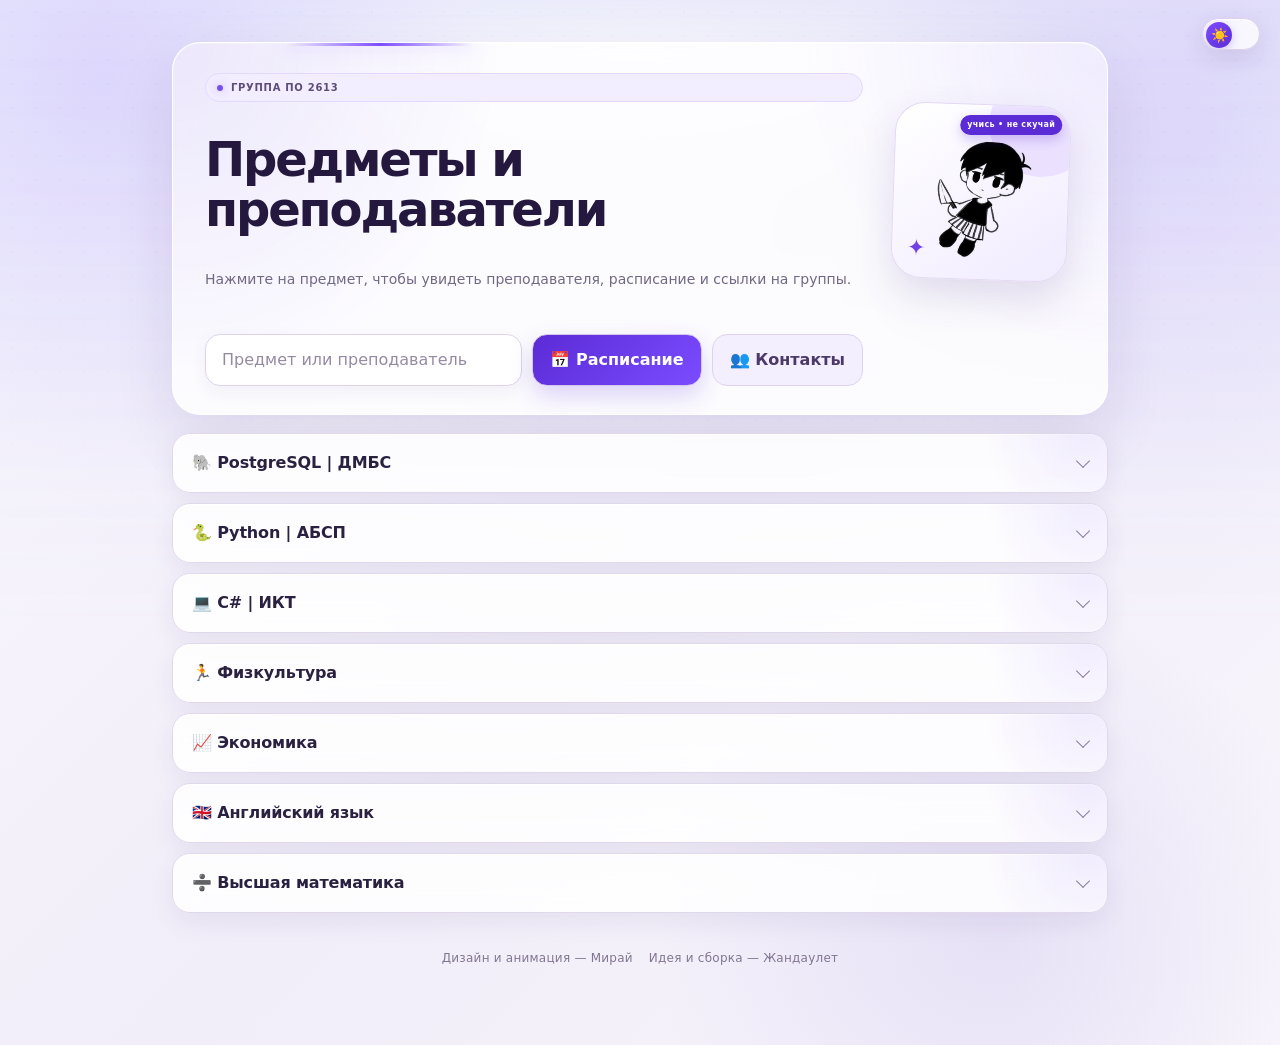
==== index.html @ 9bf98d71 "Add files via upload" ====
<!DOCTYPE html>
<html lang="ru">
<head>
<meta charset="utf-8">
<meta name="viewport" content="width=device-width, initial-scale=1, viewport-fit=cover">
<title>Предметы и преподаватели</title>
<style>
:root{
  box-sizing:border-box;
  padding-top:env(safe-area-inset-top,0px);
  padding-bottom:env(safe-area-inset-bottom,0px);
  color-scheme:dark;
  --bg:#1c2640; --ink:#eaf0ff; --muted:#a3aed0; --line:rgba(160,175,225,.22); --card:rgba(255,255,255,.055);
  --w:clamp(28px,10vw,230px); --accent:#9db0ff; --wa:#238a52; --tg:#2478ad;
}
html{scroll-padding-top:env(safe-area-inset-top,0px);height:100%}
*{box-sizing:border-box}
body{margin:0;min-height:100%;background:var(--bg);color:var(--ink);font-family:"Manrope","Segoe UI",system-ui,sans-serif;line-height:1.5;padding-left:var(--w)}
.waves{position:fixed;left:0;top:0;height:100%;width:var(--w);filter:drop-shadow(8px 0 14px rgba(0,0,0,.5));pointer-events:none}
.waves svg{display:block;width:100%;height:100%}
main{max-width:720px;margin:0 auto;padding:40px 16px 56px}
h1{font-size:clamp(28px,6vw,40px);line-height:1.1;margin:0 0 8px;letter-spacing:-.02em}
.sub{color:var(--muted);margin:0 0 20px}
.top{display:flex;gap:10px;margin-bottom:16px;flex-wrap:wrap}
#search{flex:1;min-width:180px;padding:12px 14px;border:1px solid var(--line);border-radius:10px;background:var(--card);color:var(--ink);font:inherit}
#schbtn,#conbtn{padding:12px 20px;border:0;border-radius:10px;background:var(--accent);color:#14193a;font:inherit;font-weight:800;cursor:pointer}
#search:focus-visible,summary:focus-visible,a:focus-visible,button:focus-visible{outline:2px solid var(--accent);outline-offset:2px}
details{background:var(--card);border:1px solid var(--line);border-radius:12px;margin-bottom:10px;overflow:hidden}
summary{list-style:none;cursor:pointer;padding:16px 18px;font-weight:700;font-size:18px;display:flex;justify-content:space-between;align-items:center;gap:12px}
summary::-webkit-details-marker{display:none}
summary::after{content:"";width:9px;height:9px;border-right:2px solid var(--muted);border-bottom:2px solid var(--muted);transform:rotate(45deg);transition:transform .45s ease;flex:none;margin-top:-4px}
details[open] summary::after{transform:rotate(225deg);margin-top:4px}
details[open]{border-color:var(--accent)}
.info{overflow:hidden}
.inner{padding:2px 18px 18px;display:grid;gap:14px}
dl{margin:0;display:grid;gap:12px}
dt{font-size:13px;color:var(--muted);margin:0}
dd{margin:0;font-weight:600}
.sched{list-style:none;margin:0;padding:0;display:grid;gap:4px}
.sched li{display:flex;gap:10px;font-weight:600}
.sched span{color:var(--muted);font-weight:500;min-width:96px}
.links{display:flex;flex-wrap:wrap;gap:10px;padding-top:4px}
.ic{width:18px;height:18px;flex:none}
.links a{display:inline-flex;align-items:center;gap:8px;padding:10px 16px;border-radius:999px;color:#fff;text-decoration:none;font-weight:700;font-size:15px}
.wa{background:var(--wa)} .tg{background:var(--tg)} .gd{background:#c27a14} .dc{background:#5865f2} .dm{background:transparent;color:var(--ink)!important;border:1.5px solid var(--tg)}
.links a:hover{filter:brightness(1.12)}
.none{color:var(--muted);font-weight:500}
#empty{display:none;color:var(--muted);padding:12px 4px}
dialog{border:1px solid var(--line);border-radius:14px;background:#1c2640;color:var(--ink);padding:0;width:min(760px,94vw);max-height:92vh}
dialog::backdrop{background:rgba(5,8,20,.7)}
.dh{position:sticky;top:0;display:flex;justify-content:space-between;align-items:center;padding:12px 16px;background:#1c2640;border-bottom:1px solid var(--line);font-weight:800}
.dh button{border:0;background:var(--card);color:var(--ink);font:inherit;font-weight:700;padding:8px 14px;border-radius:8px;cursor:pointer}
dialog img{display:block;width:100%;height:auto;background:#fff}
@media (prefers-reduced-motion:reduce){summary::after{transition:none}}

.grp{margin:0 0 6px;font-size:12px;color:var(--muted);letter-spacing:.02em}
.zm{background:#2d8cff}
.person{display:grid;gap:2px}
.role{font-size:13px;color:var(--muted)}
.pname{font-weight:700}
.ph{color:var(--ink);text-decoration:none;font-weight:600}
.person .links{margin-top:6px}
.person+.person{padding-top:14px;border-top:1px solid var(--line)}
.hero>*{animation:rise .95s cubic-bezier(.22,.61,.36,1) both}
.hero>*:nth-child(2){animation-delay:.07s}.hero>*:nth-child(3){animation-delay:.14s}.hero>*:nth-child(4){animation-delay:.21s}
@keyframes rise{from{opacity:0;transform:translateY(8px);filter:blur(4px)}to{opacity:1;transform:none;filter:none}}
.reveal{opacity:0;transform:translateX(-14px);filter:blur(3px);transition:opacity .9s ease,transform 1.1s cubic-bezier(.22,.61,.36,1),filter .9s ease,border-color .3s}
.reveal.in{opacity:1;transform:none;filter:none}
.links a,#schbtn,#conbtn{transition:transform .3s ease,filter .3s ease}
.links a:active,#schbtn:active,#conbtn:active{transform:scale(.96)}
dialog[open]{animation:pop .6s cubic-bezier(.22,.61,.36,1)}
@keyframes pop{from{opacity:0;transform:translateY(18px)}to{opacity:1;transform:none}}
dialog[open]::backdrop{animation:fade .5s ease}
@keyframes fade{from{opacity:0}to{opacity:1}}
@media (max-width:560px){
  main{padding:26px 12px 40px}
  .top{flex-direction:column}
  .btns{display:flex;gap:10px}
  #schbtn,#conbtn{flex:1;min-height:46px;padding:12px 10px}
  #search{min-height:46px;font-size:16px}
  summary{padding:15px 14px;font-size:17px}
  .inner{padding:2px 14px 16px}
  .links a{flex:1 1 calc(50% - 5px);justify-content:center;min-height:44px;padding:10px 12px;font-size:14px}
  .sched span{min-width:88px}
  #sch{width:100vw;max-width:100vw;height:100dvh;max-height:100dvh;border-radius:0;border:0}
  #con{width:calc(100vw - 24px)}
}
@media (prefers-reduced-motion:reduce){
  .hero>*,dialog[open]{animation:none}
  .reveal{opacity:1;transform:none;transition:none}
}
.btns{display:flex;gap:10px}
#conbtn{background:var(--card);color:var(--ink);border:1px solid var(--line)!important}
#con{width:min(460px,94vw)}
.dbody{padding:16px;display:grid;gap:16px}
.waves path{animation:sway 15s ease-in-out infinite alternate}
.waves path:nth-child(2){animation-duration:18s;animation-delay:-3s}
.waves path:nth-child(3){animation-duration:21s;animation-delay:-6s}
.waves path:nth-child(4){animation-duration:24s;animation-delay:-2s}
@keyframes sway{from{transform:translateX(-8px)}to{transform:translateX(0)}}
.links a:hover{transform:translateY(-1px)}
.links a:hover .ic{animation:wig .8s ease}
@keyframes wig{30%{transform:rotate(-7deg)}65%{transform:rotate(5deg)}100%{transform:none}}
@media (prefers-reduced-motion:reduce){.waves path,.links a:hover .ic{animation:none}.links a:hover{transform:none}}

/* =========================================================
   DARK GLASSMORPHISM REDESIGN
   Данные и функциональная логика исходного макета не изменены.
   ========================================================= */

:root{
  --bg:#05070d;
  --bg2:#090d16;
  --ink:#f3f6ff;
  --muted:#8f9bb3;
  --line:rgba(255,255,255,.105);
  --line-bright:rgba(190,215,255,.24);
  --card:rgba(17,23,35,.48);
  --card-strong:rgba(18,25,39,.68);
  --glass:rgba(255,255,255,.055);
  --accent:#b9c8ff;
  --accent-2:#8d7cff;
  --cyan:#77e7ff;
  --purple:#a78bfa;
  --wa:#24c779;
  --tg:#37aee2;
  --w:clamp(16px,5vw,92px);
}

html{
  background:#05070d;
  scroll-behavior:smooth;
}

body{
  position:relative;
  isolation:isolate;
  overflow-x:hidden;
  background:
    radial-gradient(900px 600px at 82% -10%, rgba(111,91,255,.16), transparent 62%),
    radial-gradient(750px 520px at 8% 38%, rgba(49,202,255,.10), transparent 65%),
    radial-gradient(650px 500px at 75% 82%, rgba(139,92,246,.08), transparent 65%),
    linear-gradient(135deg,#04060b 0%,#080c14 48%,#05070d 100%);
  color:var(--ink);
  padding-left:var(--w);
}

body::before,
body::after{
  content:"";
  position:fixed;
  z-index:-2;
  pointer-events:none;
  border-radius:50%;
  filter:blur(80px);
  opacity:.32;
  animation:orbFloat 16s ease-in-out infinite alternate;
}

body::before{
  width:360px;
  height:360px;
  top:12%;
  right:-120px;
  background:rgba(112,86,255,.28);
}

body::after{
  width:300px;
  height:300px;
  bottom:8%;
  left:calc(var(--w) + 4%);
  background:rgba(39,196,255,.16);
  animation-delay:-7s;
}

@keyframes orbFloat{
  from{transform:translate3d(0,-18px,0) scale(1)}
  to{transform:translate3d(-30px,24px,0) scale(1.12)}
}

main{
  position:relative;
  max-width:820px;
  min-height:100vh;
  padding:clamp(34px,7vw,78px) 18px 80px;
}

main::before{
  content:"";
  position:absolute;
  top:24px;
  left:0;
  right:0;
  height:180px;
  pointer-events:none;
  background:radial-gradient(ellipse at 50% 0%,rgba(151,171,255,.10),transparent 68%);
  filter:blur(18px);
}

.hero{
  position:relative;
  padding:28px 30px 26px;
  margin-bottom:20px;
  border:1px solid rgba(255,255,255,.12);
  border-radius:30px;
  background:
    linear-gradient(135deg,rgba(255,255,255,.075),rgba(255,255,255,.025)),
    rgba(10,14,23,.48);
  box-shadow:
    0 30px 80px rgba(0,0,0,.34),
    inset 0 1px 0 rgba(255,255,255,.10),
    inset 0 -1px 0 rgba(255,255,255,.025);
  backdrop-filter:blur(28px) saturate(135%);
  -webkit-backdrop-filter:blur(28px) saturate(135%);
  overflow:hidden;
}

.hero::before{
  content:"";
  position:absolute;
  inset:-1px;
  pointer-events:none;
  background:
    radial-gradient(circle at 0% 0%,rgba(137,166,255,.18),transparent 32%),
    radial-gradient(circle at 100% 0%,rgba(168,85,247,.12),transparent 28%);
  opacity:.8;
}

.hero::after{
  content:"";
  position:absolute;
  width:220px;
  height:1px;
  top:0;
  left:12%;
  background:linear-gradient(90deg,transparent,rgba(198,214,255,.75),transparent);
  box-shadow:0 0 22px rgba(164,190,255,.55);
  animation:scan 6s ease-in-out infinite;
}

@keyframes scan{
  0%,100%{transform:translateX(-30px);opacity:.25}
  50%{transform:translateX(330px);opacity:.8}
}

.grp{
  position:relative;
  z-index:1;
  display:inline-flex;
  align-items:center;
  gap:8px;
  margin:0 0 13px;
  padding:6px 11px;
  border:1px solid rgba(255,255,255,.10);
  border-radius:999px;
  color:#b8c4db;
  background:rgba(255,255,255,.045);
  box-shadow:inset 0 1px 0 rgba(255,255,255,.08);
  letter-spacing:.08em;
  text-transform:uppercase;
  font-size:10px;
  font-weight:800;
}

.grp::before{
  content:"";
  width:6px;
  height:6px;
  border-radius:50%;
  background:#8bffcf;
  box-shadow:0 0 12px #55e9b0;
  animation:pulseDot 2.2s ease-in-out infinite;
}

@keyframes pulseDot{
  50%{opacity:.45;transform:scale(.7);box-shadow:0 0 5px #55e9b0}
}

h1{
  position:relative;
  z-index:1;
  font-size:clamp(31px,6vw,48px);
  letter-spacing:-.045em;
  line-height:1.03;
  margin:0 0 13px;
  font-weight:850;
  background:linear-gradient(110deg,#ffffff 0%,#e8edff 42%,#aabaff 100%);
  -webkit-background-clip:text;
  background-clip:text;
  color:transparent;
  text-shadow:0 0 34px rgba(157,176,255,.10);
}

.sub{
  position:relative;
  z-index:1;
  max-width:650px;
  color:#9ba7bd;
  font-size:14px;
  margin:0 0 24px;
}

.top{
  position:relative;
  z-index:2;
  display:grid;
  grid-template-columns:minmax(0,1fr) auto;
  gap:11px;
  margin:0;
}

#search{
  min-height:50px;
  padding:13px 16px;
  border:1px solid rgba(255,255,255,.105);
  border-radius:16px;
  background:rgba(3,6,12,.34);
  color:var(--ink);
  font:inherit;
  outline:none;
  box-shadow:
    inset 0 1px 0 rgba(255,255,255,.055),
    0 8px 30px rgba(0,0,0,.12);
  backdrop-filter:blur(14px);
  transition:border-color .3s,box-shadow .3s,background .3s,transform .3s;
}

#search::placeholder{color:#69758c}
#search:hover{background:rgba(8,12,20,.48);border-color:rgba(255,255,255,.16)}
#search:focus{
  border-color:rgba(173,194,255,.48);
  background:rgba(9,13,22,.62);
  box-shadow:0 0 0 4px rgba(132,153,255,.08),0 12px 36px rgba(0,0,0,.18);
  transform:translateY(-1px);
}

.btns{display:flex;gap:10px}

#schbtn,#conbtn{
  min-height:50px;
  padding:12px 17px;
  border:1px solid rgba(255,255,255,.13);
  border-radius:16px;
  color:#f6f8ff;
  font:inherit;
  font-weight:800;
  cursor:pointer;
  position:relative;
  overflow:hidden;
  background:
    linear-gradient(135deg,rgba(157,176,255,.22),rgba(129,96,255,.12)),
    rgba(255,255,255,.045);
  box-shadow:
    inset 0 1px 0 rgba(255,255,255,.13),
    0 12px 30px rgba(0,0,0,.20);
  backdrop-filter:blur(16px);
  -webkit-backdrop-filter:blur(16px);
}

#schbtn::before,#conbtn::before{
  content:"";
  position:absolute;
  inset:0;
  background:linear-gradient(110deg,transparent 25%,rgba(255,255,255,.15) 50%,transparent 75%);
  transform:translateX(-130%);
  transition:transform .65s ease;
}

#schbtn:hover::before,#conbtn:hover::before{transform:translateX(130%)}
#schbtn:hover,#conbtn:hover{
  transform:translateY(-2px);
  border-color:rgba(190,205,255,.32);
  box-shadow:0 16px 38px rgba(0,0,0,.27),0 0 25px rgba(126,143,255,.08);
}

#conbtn{
  background:rgba(255,255,255,.035);
  border-color:rgba(255,255,255,.10)!important;
}

details{
  position:relative;
  background:
    linear-gradient(135deg,rgba(255,255,255,.058),rgba(255,255,255,.018)),
    rgba(9,13,21,.50);
  border:1px solid rgba(255,255,255,.085);
  border-radius:21px;
  margin-bottom:12px;
  overflow:hidden;
  box-shadow:
    0 14px 40px rgba(0,0,0,.22),
    inset 0 1px 0 rgba(255,255,255,.055);
  backdrop-filter:blur(23px) saturate(125%);
  -webkit-backdrop-filter:blur(23px) saturate(125%);
  transition:
    border-color .35s ease,
    transform .35s ease,
    box-shadow .35s ease,
    background .35s ease;
}

details::before{
  content:"";
  position:absolute;
  z-index:0;
  top:-90px;
  right:-100px;
  width:240px;
  height:180px;
  border-radius:50%;
  background:radial-gradient(circle,rgba(125,145,255,.12),transparent 68%);
  pointer-events:none;
  transition:opacity .35s,transform .5s;
}

details:hover{
  transform:translateY(-2px);
  border-color:rgba(185,202,255,.18);
  background:
    linear-gradient(135deg,rgba(255,255,255,.075),rgba(255,255,255,.022)),
    rgba(10,14,23,.58);
  box-shadow:
    0 22px 55px rgba(0,0,0,.30),
    inset 0 1px 0 rgba(255,255,255,.075),
    0 0 28px rgba(112,129,255,.045);
}

details:hover::before{opacity:1;transform:scale(1.15)}

summary{
  position:relative;
  z-index:1;
  padding:18px 20px;
  font-size:17px;
  letter-spacing:-.01em;
  min-height:62px;
  transition:background .3s,color .3s;
}

summary:hover{background:rgba(255,255,255,.018)}

summary::after{
  width:9px;
  height:9px;
  border-right:1.5px solid #98a6bf;
  border-bottom:1.5px solid #98a6bf;
  transition:transform .45s cubic-bezier(.22,.61,.36,1),border-color .3s;
}

details[open]{
  border-color:rgba(168,187,255,.34);
  box-shadow:
    0 24px 65px rgba(0,0,0,.32),
    0 0 36px rgba(117,132,255,.065),
    inset 0 1px 0 rgba(255,255,255,.09);
}

details[open] summary{
  background:linear-gradient(90deg,rgba(142,160,255,.055),transparent);
}

details[open] summary::after{border-color:#bdc9ff}

.info{
  position:relative;
  z-index:1;
}

.inner{
  padding:4px 20px 21px;
  gap:17px;
}

dl{
  gap:15px;
}

dt{
  color:#7f8ca5;
  font-size:11px;
  font-weight:750;
  text-transform:uppercase;
  letter-spacing:.065em;
  margin-bottom:3px;
}

dd{
  color:#e9edfa;
  font-weight:650;
  font-size:14px;
}

.sched{
  gap:5px;
}

.sched li{
  padding:5px 9px;
  margin-left:-9px;
  border-radius:8px;
  transition:background .25s,transform .25s;
}

.sched li:hover{
  background:rgba(255,255,255,.035);
  transform:translateX(3px);
}

.sched span{
  color:#818da4;
  font-size:13px;
}

.links{
  gap:8px;
  padding-top:3px;
}

.links a{
  position:relative;
  overflow:hidden;
  padding:9px 13px;
  border:1px solid rgba(255,255,255,.11);
  border-radius:12px;
  color:#f7f8ff;
  font-size:13px;
  font-weight:750;
  box-shadow:
    inset 0 1px 0 rgba(255,255,255,.10),
    0 7px 20px rgba(0,0,0,.14);
  backdrop-filter:blur(10px);
  -webkit-backdrop-filter:blur(10px);
  transition:transform .28s ease,border-color .28s,box-shadow .28s,filter .28s,background .28s;
}

.links a::after{
  content:"";
  position:absolute;
  top:0;
  bottom:0;
  width:55px;
  left:-80px;
  background:linear-gradient(90deg,transparent,rgba(255,255,255,.18),transparent);
  transform:skewX(-20deg);
  transition:left .55s ease;
}

.links a:hover::after{left:calc(100% + 30px)}

.links a:hover{
  transform:translateY(-3px);
  filter:none;
  border-color:rgba(255,255,255,.22);
  box-shadow:0 12px 28px rgba(0,0,0,.25),0 0 18px rgba(150,170,255,.06);
}

.wa{background:linear-gradient(135deg,rgba(30,196,119,.25),rgba(18,91,63,.18))}
.tg{background:linear-gradient(135deg,rgba(55,174,226,.25),rgba(25,92,126,.17))}
.gd{background:linear-gradient(135deg,rgba(221,151,45,.22),rgba(115,70,14,.16))}
.dc{background:linear-gradient(135deg,rgba(88,101,242,.30),rgba(52,59,147,.17))}
.zm{background:linear-gradient(135deg,rgba(45,140,255,.25),rgba(28,72,132,.16))}
.dm{
  background:rgba(255,255,255,.028);
  color:#c9d6ff!important;
  border-color:rgba(126,171,255,.28)!important;
}

.ic{
  width:17px;
  height:17px;
  filter:drop-shadow(0 2px 5px rgba(0,0,0,.25));
}

.none{color:#737f95}

#empty{
  padding:18px 4px;
  text-align:center;
  color:#7f8ca3;
}

dialog{
  border:1px solid rgba(255,255,255,.14);
  border-radius:25px;
  background:
    linear-gradient(145deg,rgba(22,29,44,.88),rgba(7,10,17,.91)),
    #0a0e17;
  color:var(--ink);
  padding:0;
  width:min(760px,94vw);
  max-height:92vh;
  overflow:hidden;
  box-shadow:
    0 35px 100px rgba(0,0,0,.65),
    0 0 70px rgba(110,126,255,.09),
    inset 0 1px 0 rgba(255,255,255,.10);
  backdrop-filter:blur(35px) saturate(140%);
  -webkit-backdrop-filter:blur(35px) saturate(140%);
}

dialog::before{
  content:"";
  position:absolute;
  width:280px;
  height:180px;
  top:-100px;
  right:-70px;
  border-radius:50%;
  background:radial-gradient(circle,rgba(132,105,255,.18),transparent 70%);
  pointer-events:none;
}

dialog::backdrop{
  background:rgba(1,3,8,.74);
  backdrop-filter:blur(10px);
  -webkit-backdrop-filter:blur(10px);
}

.dh{
  position:sticky;
  top:0;
  z-index:2;
  padding:15px 17px;
  background:rgba(13,18,28,.66);
  border-bottom:1px solid rgba(255,255,255,.08);
  box-shadow:0 8px 25px rgba(0,0,0,.12);
  backdrop-filter:blur(20px);
  -webkit-backdrop-filter:blur(20px);
}

.dh span{
  letter-spacing:-.015em;
}

.dh button{
  border:1px solid rgba(255,255,255,.10);
  background:rgba(255,255,255,.055);
  color:var(--ink);
  font:inherit;
  font-weight:700;
  padding:8px 13px;
  border-radius:11px;
  cursor:pointer;
  transition:.25s ease;
}

.dh button:hover{
  background:rgba(255,255,255,.10);
  border-color:rgba(255,255,255,.18);
  transform:translateY(-1px);
}

.dbody{
  padding:18px;
  gap:15px;
}

.person{
  padding:17px 18px;
  border:1px solid rgba(255,255,255,.075);
  border-radius:17px;
  background:rgba(255,255,255,.035);
  box-shadow:inset 0 1px 0 rgba(255,255,255,.045);
}

.person+.person{
  padding-top:17px;
  border-top:1px solid rgba(255,255,255,.075);
}

.role{
  color:#858fa5;
  font-size:11px;
  text-transform:uppercase;
  letter-spacing:.06em;
}

.pname{
  margin-top:2px;
  font-size:16px;
}

.ph{
  display:inline-block;
  margin-top:3px;
  color:#b9c7e5;
  transition:color .2s;
}

.ph:hover{color:#fff}

.waves{
  opacity:.28;
  width:var(--w);
  filter:blur(.2px) drop-shadow(8px 0 28px rgba(76,90,150,.24));
  mix-blend-mode:screen;
}

.waves::after{
  content:"";
  position:absolute;
  inset:0;
  background:linear-gradient(90deg,rgba(5,7,13,.35),transparent);
  pointer-events:none;
}

.waves path{
  opacity:.65;
  filter:blur(.2px);
}

.waves path:nth-child(1){fill:#12182a}
.waves path:nth-child(2){fill:#1b2340}
.waves path:nth-child(3){fill:#27345d}
.waves path:nth-child(4){fill:#66749e}

.reveal{
  opacity:0;
  transform:translateY(15px) scale(.985);
  filter:blur(4px);
  transition:
    opacity .75s ease,
    transform .8s cubic-bezier(.22,.61,.36,1),
    filter .75s ease,
    border-color .3s;
}

.reveal.in{
  opacity:1;
  transform:none;
  filter:none;
}

.hero>*{
  animation:heroRise .85s cubic-bezier(.22,.61,.36,1) both;
}

.hero>*:nth-child(2){animation-delay:.07s}
.hero>*:nth-child(3){animation-delay:.14s}
.hero>*:nth-child(4){animation-delay:.21s}

@keyframes heroRise{
  from{opacity:0;transform:translateY(15px);filter:blur(5px)}
  to{opacity:1;transform:none;filter:none}
}

dialog[open]{
  animation:glassPop .45s cubic-bezier(.22,.61,.36,1);
}

@keyframes glassPop{
  from{opacity:0;transform:translateY(20px) scale(.965);filter:blur(7px)}
  to{opacity:1;transform:none;filter:none}
}

dialog[open]::backdrop{animation:glassFade .35s ease}

@keyframes glassFade{
  from{opacity:0}
  to{opacity:1}
}

.links a:active,#schbtn:active,#conbtn:active{transform:scale(.97)}

@media (max-width:760px){
  .hero{padding:24px 21px 21px}
  .top{grid-template-columns:1fr}
  .btns{display:grid;grid-template-columns:1fr 1fr}
  #schbtn,#conbtn{width:100%}
}

@media (max-width:560px){
  body{padding-left:12px}
  main{padding:24px 10px 50px}
  .hero{
    padding:21px 16px 17px;
    border-radius:24px;
  }
  h1{font-size:31px}
  .sub{font-size:13px;line-height:1.55}
  .btns{grid-template-columns:1fr 1fr}
  #search,#schbtn,#conbtn{min-height:47px}
  details{border-radius:18px}
  summary{padding:16px 15px;font-size:16px}
  .inner{padding:3px 15px 17px}
  .links a{
    flex:1 1 calc(50% - 4px);
    min-height:43px;
    justify-content:center;
    padding:9px 9px;
    font-size:12px;
  }
  .waves{display:none}
  dialog{
    border-radius:20px;
  }
}

@media (prefers-reduced-motion:reduce){
  html{scroll-behavior:auto}
  body::before,body::after,.grp::before,.hero::after{animation:none}
  .hero>*,dialog[open]{animation:none}
  .reveal{opacity:1;transform:none;filter:none;transition:none}
  .links a::after{display:none}
}


/* LIGHT GLASS / CLEAN UI REDESIGN */
:root{
  color-scheme:light;
  --bg:#eef2f7; --ink:#172033; --muted:#667085; --line:rgba(72,88,116,.14);
  --card:rgba(255,255,255,.62); --accent:#667eea; --accent-2:#8b7cf6;
}
html{background:#eef2f7}
body{
  background:
    radial-gradient(700px 500px at 8% 8%,rgba(129,156,255,.26),transparent 65%),
    radial-gradient(650px 520px at 92% 18%,rgba(184,153,255,.23),transparent 64%),
    radial-gradient(700px 560px at 72% 92%,rgba(104,211,210,.18),transparent 66%),
    linear-gradient(135deg,#f5f7fb 0%,#edf1f7 48%,#f4f5f9 100%);
  color:var(--ink);
}
body::before{width:420px;height:420px;top:8%;right:-150px;background:rgba(130,151,255,.22);filter:blur(90px);opacity:.75}
body::after{width:360px;height:360px;bottom:4%;left:calc(var(--w) + 8%);background:rgba(101,205,200,.16);filter:blur(85px);opacity:.75}
main{max-width:820px;padding:clamp(32px,6vw,68px) 18px 76px}
main::before{background:radial-gradient(ellipse at 50% 0%,rgba(255,255,255,.75),transparent 70%);filter:blur(20px)}
.hero{
  padding:30px 32px 28px; margin-bottom:18px; border:1px solid rgba(255,255,255,.72); border-radius:26px;
  background:linear-gradient(135deg,rgba(255,255,255,.82),rgba(255,255,255,.56));
  box-shadow:0 22px 55px rgba(67,82,112,.12),inset 0 1px 0 rgba(255,255,255,.95);
  backdrop-filter:blur(24px) saturate(120%); -webkit-backdrop-filter:blur(24px) saturate(120%);
}
.hero::before{background:radial-gradient(circle at 0% 0%,rgba(125,149,255,.15),transparent 35%),radial-gradient(circle at 100% 0%,rgba(174,137,255,.12),transparent 30%)}
.hero::after{background:linear-gradient(90deg,transparent,rgba(105,128,230,.45),transparent);box-shadow:0 0 18px rgba(105,128,230,.2)}
h1{color:#172033}
.sub{color:#68748a}
.grp{color:#59677e;background:rgba(255,255,255,.58);border-color:rgba(92,108,138,.13);box-shadow:inset 0 1px 0 rgba(255,255,255,.9)}
#search{color:#202a3d;background:rgba(255,255,255,.72);border-color:rgba(77,94,125,.15);box-shadow:inset 0 1px 2px rgba(42,55,80,.035),0 5px 18px rgba(60,75,105,.04)}
#search::placeholder{color:#8993a5}
#search:focus{background:rgba(255,255,255,.92);border-color:rgba(102,126,234,.42);box-shadow:0 0 0 4px rgba(102,126,234,.09)}
#schbtn,#conbtn{color:#25304a;background:linear-gradient(135deg,rgba(255,255,255,.9),rgba(236,240,255,.82));border-color:rgba(88,106,150,.16);box-shadow:0 10px 25px rgba(67,82,112,.10),inset 0 1px 0 rgba(255,255,255,.95)}
#schbtn:hover,#conbtn:hover{border-color:rgba(102,126,234,.32);box-shadow:0 14px 30px rgba(67,82,112,.14),0 0 24px rgba(112,129,225,.10)}
#conbtn{background:rgba(255,255,255,.58);color:#344058;border-color:rgba(88,106,150,.14)!important}
details{
  background:linear-gradient(135deg,rgba(255,255,255,.76),rgba(255,255,255,.53));
  border:1px solid rgba(255,255,255,.72); border-radius:18px; margin-bottom:10px;
  box-shadow:0 10px 28px rgba(67,82,112,.08),inset 0 1px 0 rgba(255,255,255,.9);
  backdrop-filter:blur(22px) saturate(120%); -webkit-backdrop-filter:blur(22px) saturate(120%);
}
details:hover{transform:translateY(-1px);border-color:rgba(102,126,234,.20);background:linear-gradient(135deg,rgba(255,255,255,.88),rgba(255,255,255,.63));box-shadow:0 15px 34px rgba(67,82,112,.11),inset 0 1px 0 rgba(255,255,255,.96)}
details::before{background:radial-gradient(circle,rgba(123,143,235,.10),transparent 68%)}
summary{color:#253047;padding:17px 19px;min-height:58px}
summary:hover{background:rgba(255,255,255,.24)}
summary::after{border-color:#7d8799}
details[open]{border-color:rgba(102,126,234,.27);box-shadow:0 16px 38px rgba(67,82,112,.11),inset 0 1px 0 rgba(255,255,255,.96)}
details[open] summary{background:linear-gradient(90deg,rgba(119,139,235,.08),transparent)}
details[open] summary::after{border-color:#667eea}
dt{color:#7b879b}
dd{color:#27334a}
.sched li:hover{background:rgba(102,126,234,.055)}
.sched span{color:#7b879b}
.person{border-color:rgba(91,108,139,.11);background:rgba(255,255,255,.42);box-shadow:inset 0 1px 0 rgba(255,255,255,.8)}
.person+.person{border-top-color:rgba(91,108,139,.11)}
.role{color:#7a869a}.pname{color:#253047}.ph{color:#526bba}.ph:hover{color:#4158a5}
.links a{box-shadow:0 6px 16px rgba(50,65,92,.08),inset 0 1px 0 rgba(255,255,255,.35);border-color:rgba(255,255,255,.55)}
.wa{background:linear-gradient(135deg,#d9f8e9,#c5f0dc);color:#176b43!important}.tg{background:linear-gradient(135deg,#d9f2fc,#c6e8f7);color:#1b668c!important}.gd{background:linear-gradient(135deg,#fff0cf,#ffe5b1);color:#8a5b10!important}.dc{background:linear-gradient(135deg,#e4e5ff,#d5d7ff);color:#4c54a2!important}.zm{background:linear-gradient(135deg,#dcecff,#cfe3ff);color:#2862a4!important}.dm{background:rgba(255,255,255,.58);color:#53678e!important;border-color:rgba(88,112,178,.20)!important}
.links a:hover{box-shadow:0 10px 22px rgba(50,65,92,.12);border-color:rgba(130,145,180,.25)}
.ic{filter:none}
.none,#empty{color:#8791a2}
dialog{background:linear-gradient(145deg,rgba(255,255,255,.94),rgba(242,245,250,.94));color:#202b40;border-color:rgba(255,255,255,.85);box-shadow:0 28px 80px rgba(45,58,85,.22),inset 0 1px 0 rgba(255,255,255,.95);backdrop-filter:blur(28px);-webkit-backdrop-filter:blur(28px)}
dialog::backdrop{background:rgba(40,50,70,.22);backdrop-filter:blur(7px);-webkit-backdrop-filter:blur(7px)}
.dh{background:rgba(248,250,253,.78);color:#263149;border-bottom-color:rgba(77,94,125,.11);box-shadow:0 8px 20px rgba(50,65,92,.05)}
.dh button{background:rgba(255,255,255,.72);color:#35415a;border-color:rgba(77,94,125,.13)}
.dh button:hover{background:#fff;border-color:rgba(102,126,234,.25)}
.waves{opacity:.18;filter:blur(.2px) drop-shadow(8px 0 22px rgba(76,96,145,.12));mix-blend-mode:multiply}
.waves path:nth-child(1){fill:#dbe2f0}.waves path:nth-child(2){fill:#cbd5e8}.waves path:nth-child(3){fill:#bac7df}.waves path:nth-child(4){fill:#9eafd0}
@media(max-width:560px){.hero{padding:22px 17px 19px;border-radius:22px}details{border-radius:17px}.inner{padding:3px 15px 17px}}

</style>
<style>
/* ===== THEME SWITCHER ===== */
.theme-toggle {
  position: fixed;
  top: 22px;
  right: 22px;
  z-index: 9999;
  width: 58px;
  height: 32px;
  padding: 3px;
  border: 1px solid rgba(255,255,255,.7);
  border-radius: 999px;
  background: rgba(255,255,255,.55);
  backdrop-filter: blur(16px);
  -webkit-backdrop-filter: blur(16px);
  box-shadow: 0 8px 25px rgba(80,70,130,.16), inset 0 1px 0 rgba(255,255,255,.8);
  cursor: pointer;
  transition: .35s ease;
}
.theme-toggle:hover { transform: translateY(-2px) scale(1.04); box-shadow: 0 12px 30px rgba(80,70,130,.24); }
.theme-toggle .toggle-knob {
  width: 26px; height: 26px; border-radius: 50%;
  display:flex; align-items:center; justify-content:center;
  background: linear-gradient(135deg,#fff,#e9e7ff);
  box-shadow: 0 3px 10px rgba(40,30,80,.2);
  font-size: 14px;
  transition: transform .4s cubic-bezier(.2,.8,.2,1), background .35s;
}
body.dark-theme .theme-toggle {
  background: rgba(27,30,48,.72);
  border-color: rgba(255,255,255,.16);
  box-shadow: 0 8px 28px rgba(0,0,0,.35), inset 0 1px 0 rgba(255,255,255,.08);
}
body.dark-theme .theme-toggle .toggle-knob {
  transform: translateX(26px);
  background: linear-gradient(135deg,#30354f,#181b2d);
}

/* ===== DARK THEME ===== */
body.dark-theme {
  color: #edf1ff;
  background: #0c1020 !important;
  background-image:
    radial-gradient(circle at 12% 18%, rgba(91,108,255,.27), transparent 28%),
    radial-gradient(circle at 88% 25%, rgba(213,92,255,.20), transparent 27%),
    radial-gradient(circle at 55% 90%, rgba(36,211,180,.13), transparent 30%),
    linear-gradient(135deg,#090d19,#12172a 48%,#0c1020) !important;
}
body.dark-theme::before, body.dark-theme::after { opacity: .55; }
body.dark-theme .hero,
body.dark-theme details,
body.dark-theme .search-box,
body.dark-theme .link-card,
body.dark-theme dialog {
  background: rgba(23,28,48,.68) !important;
  border-color: rgba(255,255,255,.11) !important;
  box-shadow: 0 18px 55px rgba(0,0,0,.28), inset 0 1px 0 rgba(255,255,255,.06) !important;
}
body.dark-theme h1, body.dark-theme h2, body.dark-theme h3,
body.dark-theme summary, body.dark-theme strong { color: #f5f6ff !important; }
body.dark-theme p, body.dark-theme li, body.dark-theme .muted, body.dark-theme small { color: #b9c0d8 !important; }
body.dark-theme input {
  background: rgba(10,14,28,.62) !important;
  color: #f4f6ff !important;
  border-color: rgba(255,255,255,.13) !important;
}
body.dark-theme input::placeholder { color: #858da8 !important; }
body.dark-theme .link-card { color: #dfe5ff !important; }
body.dark-theme .link-card:hover { background: rgba(56,64,100,.72) !important; }
body.dark-theme button:not(.theme-toggle),
body.dark-theme .btn {
  color: #fff !important;
}
body.dark-theme dialog::backdrop { background: rgba(2,5,14,.72); }

@media (max-width: 700px) {
  .theme-toggle { top: 12px; right: 12px; }
}
</style>

<style>
/* =========================================================
   PURPLE STUDY UI — вдохновлено референсом UI/UX 2026
   Чистая учебная подача: фиолетовый акцент + светлая база.
   ========================================================= */
:root{
  color-scheme:light;
  --bg:#f6f3fb;
  --bg-soft:#eee9fa;
  --ink:#211a35;
  --muted:#6c647d;
  --line:#e1d9f0;
  --line-strong:#cfc1ea;
  --card:#ffffff;
  --card-soft:#faf8ff;
  --accent:#5b2bd6;
  --accent-2:#7b4cff;
  --accent-3:#a98cff;
  --accent-pale:#eee7ff;
  --purple-deep:#29145f;
  --shadow:0 14px 40px rgba(55,31,103,.09);
  --w:0px;
}

html{background:var(--bg);}
body{
  min-height:100%;
  padding-left:0;
  color:var(--ink);
  background:
    radial-gradient(circle at 8% 8%,rgba(123,76,255,.15),transparent 26%),
    radial-gradient(circle at 92% 14%,rgba(169,140,255,.17),transparent 24%),
    radial-gradient(circle at 78% 90%,rgba(99,66,201,.10),transparent 25%),
    linear-gradient(135deg,#faf9fd 0%,#f1edf9 52%,#f8f6fc 100%);
}

/* лёгкий учебный паттерн вместо тяжёлого фона */
body::before{
  width:100%;height:100%;top:0;right:0;
  border-radius:0;filter:none;opacity:1;animation:none;z-index:-2;
  background-image:radial-gradient(rgba(91,43,214,.09) 1px,transparent 1px);
  background-size:24px 24px;
  mask-image:linear-gradient(to bottom,rgba(0,0,0,.45),transparent 70%);
  -webkit-mask-image:linear-gradient(to bottom,rgba(0,0,0,.45),transparent 70%);
}
body::after{display:none;}
.waves{display:none!important;}

main{
  max-width:980px;
  min-height:100vh;
  margin:0 auto;
  padding:42px 22px 78px;
}

.hero{
  position:relative;
  display:grid;
  grid-template-columns:minmax(0,1fr) 190px;
  gap:22px;
  align-items:center;
  padding:30px 32px 28px;
  margin-bottom:18px;
  border:1px solid rgba(255,255,255,.95);
  border-radius:28px;
  background:rgba(255,255,255,.82);
  box-shadow:0 24px 60px rgba(55,31,103,.11),inset 0 1px 0 #fff;
  backdrop-filter:blur(20px);
  -webkit-backdrop-filter:blur(20px);
  overflow:hidden;
}
.hero::before{
  content:"";position:absolute;inset:0;pointer-events:none;
  background:
    radial-gradient(circle at 0% 0%,rgba(91,43,214,.11),transparent 34%),
    radial-gradient(circle at 100% 0%,rgba(169,140,255,.15),transparent 31%);
}
.hero::after{
  content:"";position:absolute;top:0;left:12%;width:190px;height:3px;
  background:linear-gradient(90deg,transparent,#7b4cff,transparent);
  box-shadow:0 0 18px rgba(123,76,255,.35);
  animation:none;
}
.hero>*{position:relative;z-index:1;}

.grp{
  margin:0 0 11px;padding:6px 11px;
  color:#5d4d78;
  background:#f2edff;
  border:1px solid #e3d8ff;
  box-shadow:none;
  letter-spacing:.07em;
}
.grp::before{background:#7650ed;box-shadow:0 0 10px rgba(118,80,237,.4);}

h1{
  margin:0 0 12px;
  color:#24183e;
  background:none;
  -webkit-text-fill-color:initial;
  text-shadow:none;
  font-size:clamp(31px,5vw,48px);
  letter-spacing:-.045em;
  line-height:1.04;
}
.sub{color:#716983;max-width:650px;margin:0 0 22px;font-size:14px;}

.hero-study-art{grid-column:2;grid-row:1 / span 3;display:flex;justify-content:center;align-items:center;}
.mascot-card{
  position:relative;width:176px;height:176px;border-radius:30px;
  background:linear-gradient(145deg,#fff,#f1ebff);
  border:1px solid #e3d9f3;
  box-shadow:0 18px 38px rgba(71,41,129,.14),inset 0 1px 0 #fff;
  overflow:hidden;transform:rotate(2deg);
}
.mascot-card::before{
  content:"";position:absolute;width:105px;height:105px;border-radius:50%;
  top:-35px;right:-24px;background:#e9ddff;opacity:.8;
}
.mascot-card::after{
  content:"✦";position:absolute;left:15px;bottom:13px;color:#7040e8;font-size:22px;
}
.mascot{position:absolute;width:145px;height:145px;object-fit:cover;left:16px;top:22px;mix-blend-mode:multiply;}
.mascot-note{
  position:absolute;z-index:2;right:8px;top:9px;padding:4px 7px;border-radius:999px;
  background:#5b2bd6;color:#fff;font-size:8px;font-weight:800;letter-spacing:.04em;
  box-shadow:0 5px 12px rgba(91,43,214,.25);transform:rotate(-2deg);
}

.top{display:grid;grid-template-columns:minmax(0,1fr) auto;gap:10px;margin:0;}
#search{
  min-height:50px;padding:13px 16px;border:1px solid #ddd4ec;border-radius:15px;
  background:#fff;color:#29213e;box-shadow:0 6px 18px rgba(55,31,103,.06);outline:none;
}
#search::placeholder{color:#948ba3;}
#search:focus{border-color:#a78be8;background:#fff;box-shadow:0 0 0 4px rgba(91,43,214,.09),0 10px 25px rgba(55,31,103,.08);transform:none;}

#schbtn,#conbtn{
  min-height:50px;padding:12px 17px;border:1px solid #d4c5ee;border-radius:15px;
  color:#fff;background:linear-gradient(135deg,#5b2bd6,#7b4cff);
  box-shadow:0 10px 24px rgba(91,43,214,.20);font-weight:800;
}
#conbtn{color:#4b3a68;background:#f4efff;border-color:#ded2f0!important;box-shadow:none;}
#schbtn:hover,#conbtn:hover{transform:translateY(-2px);border-color:#aa91e7;box-shadow:0 14px 28px rgba(91,43,214,.17);}

#list{margin-top:16px;}
details{
  background:rgba(255,255,255,.86);
  border:1px solid #e0d8eb;
  border-radius:18px;
  margin-bottom:10px;
  box-shadow:0 9px 26px rgba(55,31,103,.07),inset 0 1px 0 #fff;
  backdrop-filter:blur(12px);-webkit-backdrop-filter:blur(12px);
}
details::before{background:radial-gradient(circle,rgba(123,76,255,.09),transparent 68%);}
details:hover{transform:translateY(-2px);border-color:#cdb9ef;background:#fff;box-shadow:0 16px 34px rgba(55,31,103,.10),inset 0 1px 0 #fff;}
summary{color:#2a2140;padding:17px 19px;min-height:58px;font-size:16px;}
summary:hover{background:#fbf9ff;}
summary::after{border-color:#8b7c9f;}
details[open]{border-color:#9e7ce5;box-shadow:0 16px 38px rgba(91,43,214,.11),inset 0 1px 0 #fff;}
details[open] summary{background:linear-gradient(90deg,rgba(123,76,255,.08),transparent);}
details[open] summary::after{border-color:#5b2bd6;}

.inner{padding:3px 20px 20px;gap:16px;}
dt{color:#817690;font-size:11px;}
dd{color:#302744;font-size:14px;}
.sched span{color:#817690;}
.sched li:hover{background:#f4efff;}
.none,#empty{color:#8d849d;}

.links a{
  color:#fff;font-size:12px;padding:9px 12px;border-radius:11px;
  border:1px solid rgba(255,255,255,.45);box-shadow:0 6px 16px rgba(55,31,103,.08);
}
.wa{background:linear-gradient(135deg,#25c77b,#159c5d)!important;color:#fff!important;}
.tg{background:linear-gradient(135deg,#36afe4,#268bc1)!important;color:#fff!important;}
.gd{background:linear-gradient(135deg,#8a5cff,#6431d9)!important;color:#fff!important;}
.dc{background:linear-gradient(135deg,#756cff,#5147d4)!important;color:#fff!important;}
.zm{background:linear-gradient(135deg,#5f9cff,#3978df)!important;color:#fff!important;}
.dm{background:#f1ebff!important;color:#5b2bd6!important;border-color:#d8c7f5!important;}
.links a:hover{box-shadow:0 10px 22px rgba(55,31,103,.15);filter:none;}

#empty{padding:18px 4px;text-align:center;}

dialog{
  background:linear-gradient(145deg,rgba(255,255,255,.98),rgba(247,243,253,.98));
  color:#241d36;border-color:#ded3ee;
  box-shadow:0 30px 90px rgba(43,24,78,.22),inset 0 1px 0 #fff;
}
dialog::backdrop{background:rgba(35,24,55,.28);backdrop-filter:blur(6px);-webkit-backdrop-filter:blur(6px);}
.dh{background:rgba(250,248,253,.92);color:#2c2341;border-bottom-color:#e4dcec;}
.dh button{background:#f2edfb;color:#4c3b66;border-color:#ddd2eb;}
.person{background:#fbf9ff;border-color:#e3d9ef;}
.person+.person{border-top-color:#e3d9ef;}
.role{color:#817690}.pname{color:#2d2342}.ph{color:#5b2bd6}.ph:hover{color:#4320a5}

.theme-toggle{
  top:18px;right:20px;width:58px;height:32px;
  border-color:#ddd1ee;background:rgba(255,255,255,.78);
  box-shadow:0 8px 25px rgba(55,31,103,.12),inset 0 1px 0 #fff;
}
.theme-toggle:hover{box-shadow:0 12px 30px rgba(55,31,103,.18);}
.theme-toggle .toggle-knob{background:linear-gradient(135deg,#7b4cff,#5b2bd6);color:#fff;box-shadow:0 3px 10px rgba(91,43,214,.25);}

/* Тёмная тема — тоже фиолетовая, но с безопасным контрастом */
body.dark-theme{
  color:#f5f2ff;
  background:
    radial-gradient(circle at 12% 18%,rgba(91,43,214,.35),transparent 28%),
    radial-gradient(circle at 88% 25%,rgba(157,94,255,.22),transparent 27%),
    linear-gradient(135deg,#100c1d,#1b1230 50%,#0e0a18)!important;
}
body.dark-theme::before{background-image:radial-gradient(rgba(184,153,255,.10) 1px,transparent 1px);}
body.dark-theme .hero,body.dark-theme details,body.dark-theme dialog{
  background:rgba(30,22,49,.78)!important;border-color:rgba(203,181,255,.15)!important;
  box-shadow:0 18px 55px rgba(0,0,0,.28),inset 0 1px 0 rgba(255,255,255,.07)!important;
}
body.dark-theme h1,body.dark-theme summary,body.dark-theme strong{color:#f8f6ff!important;}
body.dark-theme .sub,body.dark-theme p,body.dark-theme li,body.dark-theme .muted{color:#c3b9d8!important;}
body.dark-theme .grp{color:#d4c8ec;background:rgba(123,76,255,.14);border-color:rgba(177,145,255,.20);}
body.dark-theme #search{background:rgba(12,8,23,.55);color:#f5f2ff;border-color:rgba(203,181,255,.16);}
body.dark-theme #search::placeholder{color:#958ba9;}
body.dark-theme #conbtn{color:#e9e0f8;background:rgba(123,76,255,.14);border-color:rgba(177,145,255,.20)!important;}
body.dark-theme .mascot-card{background:#f7f3fb;border-color:#d7c9e9;}
body.dark-theme .inner dd{color:#eee8f8;}
body.dark-theme dt,body.dark-theme .sched span,body.dark-theme .role{color:#aaa0bc;}
body.dark-theme .person{background:rgba(255,255,255,.035);border-color:rgba(255,255,255,.08);}
body.dark-theme .theme-toggle{background:rgba(35,25,56,.82);border-color:rgba(255,255,255,.14);}

@media(max-width:760px){
  main{padding:32px 16px 58px;}
  .hero{grid-template-columns:1fr;gap:12px;padding:24px 22px 22px;}
  .hero-study-art{grid-column:1;grid-row:auto;justify-content:flex-end;position:absolute;right:16px;bottom:16px;opacity:.22;pointer-events:none;}
  .mascot-card{width:130px;height:130px;}
  .mascot{width:110px;height:110px;left:10px;top:20px;}
  .mascot-note{display:none;}
  .top{grid-template-columns:1fr;}
  .btns{display:grid;grid-template-columns:1fr 1fr;}
}
@media(max-width:560px){
  main{padding:24px 12px 50px;}
  .hero{padding:21px 17px 18px;border-radius:22px;}
  h1{font-size:31px;max-width:75%;}
  .sub{font-size:13px;max-width:75%;}
  .hero-study-art{right:8px;bottom:10px;opacity:.14;}
  .mascot-card{width:110px;height:110px;border-radius:22px;}
  .mascot{width:94px;height:94px;left:8px;top:15px;}
  .btns{grid-template-columns:1fr 1fr;}
  details{border-radius:16px;}
}
</style>


<style>
/* ===== FINAL CONTRAST FIXES ===== */
/* В тёмной теме текст никогда не должен сливаться с карточками */
body.dark-theme .dh{
  background:rgba(25,18,42,.94) !important;
  color:#f7f3ff !important;
  border-bottom-color:rgba(203,181,255,.14) !important;
}
body.dark-theme .dh button{
  background:rgba(123,76,255,.16) !important;
  color:#f3edff !important;
  border-color:rgba(203,181,255,.22) !important;
}
body.dark-theme .person{
  background:rgba(38,29,59,.92) !important;
  border-color:rgba(203,181,255,.16) !important;
  color:#f5f1ff !important;
}
body.dark-theme .person+.person{border-top-color:rgba(203,181,255,.16) !important}
body.dark-theme .role{color:#b9add0 !important}
body.dark-theme .pname{
  color:#f8f5ff !important;
  font-weight:800 !important;
}
body.dark-theme .ph{
  color:#a98cff !important;
}
body.dark-theme .ph:hover{color:#c7b7ff !important}
body.dark-theme .person .links a{color:#fff !important}
body.dark-theme .person .links .dm{color:#d8c8ff !important}

/* Hover/focus по предметам: карточка становится заметно темнее,
   а текст — максимально контрастным */
body.dark-theme details:hover,
body.dark-theme details:focus-within{
  background:linear-gradient(135deg,rgba(48,35,73,.98),rgba(31,23,51,.98)) !important;
  border-color:rgba(177,145,255,.42) !important;
  box-shadow:0 18px 42px rgba(0,0,0,.38),0 0 28px rgba(123,76,255,.10) !important;
}
body.dark-theme details:hover summary,
body.dark-theme details:focus-within summary{
  color:#ffffff !important;
  background:linear-gradient(90deg,rgba(123,76,255,.20),rgba(123,76,255,.04)) !important;
}
body.dark-theme details:hover summary::after,
body.dark-theme details:focus-within summary::after{
  border-color:#cbb8ff !important;
}
body.dark-theme details:hover .inner dd,
body.dark-theme details:focus-within .inner dd{
  color:#ffffff !important;
}
body.dark-theme details:hover dt,
body.dark-theme details:focus-within dt,
body.dark-theme details:hover .sched span,
body.dark-theme details:focus-within .sched span{
  color:#c5bad8 !important;
}
body.dark-theme details:hover .none,
body.dark-theme details:focus-within .none{
  color:#b9adcf !important;
}

/* Чтобы интерактивные строки расписания тоже не становились бледными */
body.dark-theme .sched li:hover{
  background:rgba(123,76,255,.13) !important;
}

/* Поле поиска и его placeholder */
body.dark-theme #search:hover{
  background:rgba(25,17,42,.86) !important;
  color:#fff !important;
  border-color:rgba(177,145,255,.35) !important;
}
body.dark-theme #search::placeholder{color:#aaa0bb !important}

/* Светлая тема: небольшой hover-контраст без резкого белого блика */
body:not(.dark-theme) details:hover{
  background:linear-gradient(135deg,#ffffff,#f8f4ff) !important;
}
body:not(.dark-theme) details:hover summary{color:#24183e !important}

/* Контакты в светлой теме */
body:not(.dark-theme) .pname{color:#2d2342 !important}
body:not(.dark-theme) .role{color:#817690 !important}
</style>

<style>
/* Финальные штрихи: контраст Telegram в тёмных контактах */
body.dark-theme .dm{
  background:linear-gradient(135deg,#7b4cff,#5b2bd6)!important;
  color:#ffffff!important;
  border-color:rgba(255,255,255,.24)!important;
  box-shadow:0 7px 18px rgba(91,43,214,.28)!important;
}
body.dark-theme .dm:hover{
  background:linear-gradient(135deg,#8b63ff,#6937e4)!important;
  color:#ffffff!important;
}
/* Расписание показывается целиком; при необходимости его можно прокрутить, ничего не обрезается */
#sch{overflow:auto;}
#sch > img{
  display:block;
  width:100%;
  height:auto;
  max-width:none;
  object-fit:contain;
}
</style>

<style id="final-fun-animations">
/* ✦ Final polish — playful but still suitable for a study site */
:root{--fx-purple:#7b4cff;--fx-violet:#5b2bd6;--fx-lilac:#cbb7ff;}

html{scroll-behavior:smooth}
body{overflow-x:hidden}

/* subtle moving light across the page */
body::after{
  content:"";position:fixed;inset:-20%;pointer-events:none;z-index:9999;opacity:.18;
  background:radial-gradient(circle at 50% 50%,rgba(123,76,255,.10),transparent 34%);
  animation:ambientDrift 14s ease-in-out infinite alternate;
}

.hero{isolation:isolate;overflow:hidden}
.hero::after{animation:heroScan 4.5s ease-in-out infinite}
.hero::before{animation:heroGlow 7s ease-in-out infinite alternate}

/* mascot gently floats and reacts */
.mascot-card{animation:mascotFloat 4.5s ease-in-out infinite;transform-origin:50% 65%;transition:transform .35s cubic-bezier(.2,.8,.2,1),box-shadow .35s ease}
.mascot-card:hover{animation-play-state:paused;transform:rotate(-2deg) translateY(-8px) scale(1.045);box-shadow:0 28px 52px rgba(71,41,129,.20),inset 0 1px 0 #fff}
.mascot{animation:mascotBob 3.6s ease-in-out infinite}
.mascot-note{animation:notePop 3s ease-in-out infinite}

/* cards: soft lift + animated purple edge */
details{position:relative;transition:transform .32s cubic-bezier(.2,.8,.2,1),box-shadow .32s ease,border-color .32s ease,background .32s ease}
details::after{
  content:"";position:absolute;inset:-1px;border-radius:inherit;pointer-events:none;opacity:0;
  background:linear-gradient(105deg,transparent 20%,rgba(123,76,255,.24) 48%,transparent 76%);
  background-size:220% 100%;transition:opacity .3s ease;animation:edgeSweep 2.8s linear infinite;
}
details:hover::after{opacity:1}
summary{transition:color .25s ease,background .25s ease,letter-spacing .25s ease}
summary:hover{letter-spacing:.005em}
summary span{transition:transform .3s cubic-bezier(.2,.8,.2,1);display:inline-block}
details:hover summary span{transform:translateX(3px)}

/* animated accent behind expanded content */
details[open] .inner{animation:innerReveal .5s cubic-bezier(.22,.61,.36,1) both}

/* buttons get a tiny magnetic lift */
button,#schbtn,#conbtn,.links a{transition:transform .22s cubic-bezier(.2,.8,.2,1),box-shadow .22s ease,filter .22s ease}
button:hover,#schbtn:hover,#conbtn:hover,.links a:hover{filter:brightness(1.05)}
.links a:hover{transform:translateY(-3px) scale(1.025)}
.links a:active,button:active,#schbtn:active,#conbtn:active{transform:translateY(0) scale(.97)!important}

/* search field focus feels alive */
#search:focus{animation:searchPulse 1.8s ease-in-out infinite}

/* schedule/contact dialogs */
dialog[open]{animation:dialogIn .55s cubic-bezier(.16,1,.3,1)}
dialog[open] img{animation:imageIn .7s cubic-bezier(.16,1,.3,1)}

/* little sparkle when a dialog closes/opens via button */
#schbtn,#conbtn{position:relative;overflow:hidden}
#schbtn::before,#conbtn::before{
  content:"";position:absolute;inset:-40%;background:linear-gradient(115deg,transparent 40%,rgba(255,255,255,.42) 50%,transparent 60%);
  transform:translateX(-80%) rotate(8deg);transition:transform .7s ease;pointer-events:none
}
#schbtn:hover::before,#conbtn:hover::before{transform:translateX(80%) rotate(8deg)}

/* contact cards */
.person{transition:transform .3s cubic-bezier(.2,.8,.2,1),box-shadow .3s ease,border-color .3s ease}
.person:hover{transform:translateY(-4px);box-shadow:0 18px 34px rgba(91,43,214,.14)}

@keyframes ambientDrift{0%{transform:translate(-4%,-2%) scale(1)}100%{transform:translate(4%,3%) scale(1.08)}}
@keyframes heroGlow{0%{opacity:.8;transform:scale(1)}100%{opacity:1;transform:scale(1.06)}}
@keyframes heroScan{0%,100%{transform:translateX(-20px);opacity:.65}50%{transform:translateX(130px);opacity:1}}
@keyframes mascotFloat{0%,100%{transform:rotate(2deg) translateY(0)}50%{transform:rotate(0deg) translateY(-7px)}}
@keyframes mascotBob{0%,100%{transform:translateY(0) rotate(0)}50%{transform:translateY(-3px) rotate(-1deg)}}
@keyframes notePop{0%,100%{transform:rotate(-2deg) scale(1)}50%{transform:rotate(2deg) scale(1.05)}}
@keyframes edgeSweep{0%{background-position:200% 0}100%{background-position:-20% 0}}
@keyframes innerReveal{from{opacity:.2;transform:translateY(5px)}to{opacity:1;transform:none}}
@keyframes searchPulse{0%,100%{box-shadow:0 0 0 4px rgba(91,43,214,.09),0 10px 25px rgba(55,31,103,.08)}50%{box-shadow:0 0 0 6px rgba(123,76,255,.07),0 12px 30px rgba(91,43,214,.12)}}
@keyframes dialogIn{from{opacity:0;transform:translateY(24px) scale(.97)}to{opacity:1;transform:none}}
@keyframes imageIn{from{opacity:0;transform:scale(.985)}to{opacity:1;transform:none}}

/* keep all motion calm for accessibility */
@media (prefers-reduced-motion:reduce){
  html{scroll-behavior:auto}
  body::after,.hero::after,.hero::before,.mascot-card,.mascot,.mascot-note,details::after,#search:focus{animation:none!important}
  *,*::before,*::after{transition-duration:.01ms!important;animation-duration:.01ms!important;animation-iteration-count:1!important}
}
</style>

<style id="mobile-mascot-fix">
/* телефон/планшет: маскот не перекрывает поиск и кнопки */
@media(max-width:760px){
  .hero-study-art{top:62px;bottom:auto;right:14px;left:auto;width:auto;grid-row:auto;z-index:0}
  .mascot-card{width:80px;height:80px;border-radius:20px}
  .mascot-card::before{width:52px;height:52px;top:-16px;right:-12px}
  .mascot-card::after{font-size:13px;left:8px;bottom:5px}
  .mascot{width:68px;height:68px;left:6px;top:11px}
  .hero .sub{max-width:calc(100% - 104px)}
}
@media(max-width:560px){
  main{padding-top:58px}
  .hero-study-art{top:136px}
}
</style>
<style id="perf-mobile">
/* оптимизация для телефона: меньше нагрузки на видеокарту и батарею */
html{-webkit-text-size-adjust:100%;text-size-adjust:100%}
a,button,summary,input,label{touch-action:manipulation;-webkit-tap-highlight-color:transparent}
@media (max-width:760px),(hover:none) and (pointer:coarse){
  /* стекло (backdrop-filter) на десятках карточек сильно тормозит телефоны */
  *,*::before,*::after,dialog::backdrop{-webkit-backdrop-filter:none!important;backdrop-filter:none!important}
  /* бесконечные тяжёлые анимации: свечения, пульс, сканер, дрейф фона */
  body::before,body::after,.hero::before,.hero::after,.grp::before,#search:focus,.mascot-note{animation:none!important}
  /* появление карточек без размытия (blur на каждой карточке дорого) */
  .reveal{filter:none!important;transition:opacity .6s ease,transform .8s cubic-bezier(.22,.61,.36,1)!important}
  .reveal.in{filter:none!important}
  /* поле поиска 16px, иначе iPhone приближает страницу при вводе */
  #search{font-size:16px}
  /* крупные цели для пальца */
  .links a{min-height:44px}
  summary{min-height:48px}
  .meme-x,.dh button{min-width:44px;min-height:44px}
  main{padding-bottom:calc(56px + env(safe-area-inset-bottom,0px))}
}
@media (max-width:360px){
  .hero{padding-left:16px;padding-right:16px}
  .links a{flex:1 1 100%}
}
</style>
<style id="sch-tabs">
.dh{flex-wrap:wrap;row-gap:10px}
.stabs{flex:1 0 100%;display:flex;gap:8px}
.dh .stabs .stab{flex:1;min-height:42px;font-weight:700}
.dh .stabs .stab.on{background:linear-gradient(135deg,#5b2bd6,#7b4cff)!important;color:#fff!important;border-color:transparent!important}
.sch-text{padding:14px 14px calc(26px + env(safe-area-inset-bottom,0px));display:grid;gap:12px}
.sch-text.off,#sch>img.off{display:none!important}
/* окна без размытия фона должны быть непрозрачными, иначе страница просвечивает под текстом */
dialog{background:#faf8fd!important}
body.dark-theme dialog{background:#1a1330!important}
body.dark-theme .dh{background:#201737!important}
.dh{background:#f4f0fb!important}
body.dark-theme .dh{background:#201737!important}
.sday{border:1px solid rgba(128,128,170,.3);border-radius:16px;padding:12px 14px;background:rgba(128,128,170,.07)}
.sday h3{margin:0 0 8px;font-size:17px;letter-spacing:-.01em}
.sday ul{list-style:none;margin:0;padding:0;display:grid;gap:7px}
.sday li{line-height:1.4}
.sday li b{font-weight:800}
.sday .tm{white-space:nowrap;opacity:.78;font-variant-numeric:tabular-nums}
.sday .none{opacity:.6}
/* ---- расписание без прокрутки ---- */
#sch{overflow-x:hidden;scrollbar-width:none;-ms-overflow-style:none}
#sch::-webkit-scrollbar{display:none}
@media(min-width:561px){
  #sch[data-tab="text"]{width:min(1220px,96vw)}
  #sch[data-tab="text"] .sch-text{grid-template-columns:repeat(auto-fit,minmax(318px,1fr));align-items:start;padding:14px}
  .sday li{font-size:14px}
}
@media(max-width:560px){
  #sch .dh{padding:10px 14px;row-gap:8px}
  #sch .dh .stabs .stab{min-height:40px}
  .sch-text{padding:8px 10px calc(12px + env(safe-area-inset-bottom,0px));gap:8px}
  .sday{padding:9px 12px;border-radius:14px}
  .sday h3{font-size:15px;margin:0 0 5px}
  .sday ul{gap:3px}
  .sday li{font-size:13.5px;line-height:1.3}
}
@media(min-width:561px) and (max-height:760px){
  #sch .dh{padding:10px 16px;row-gap:8px}
  #sch .dh .stabs .stab{min-height:38px}
  #sch[data-tab="text"] .sch-text{gap:8px;padding:10px 12px}
  .sday{padding:9px 12px}
  .sday h3{margin:0 0 5px;font-size:15px}
  .sday ul{gap:3px}
  .sday li{font-size:14px;line-height:1.3}
}
</style>
</head>
<body>
<button class="theme-toggle" id="themeToggle" type="button" aria-label="Переключить тему" title="Переключить тему"><span class="toggle-knob">☀️</span></button>
<div class="waves" aria-hidden="true"><svg viewBox="0 0 200 460" preserveAspectRatio="none">
<path fill="#232d57" d="M0 0H175C205 50 150 95 170 150S215 250 165 310 135 400 175 460H0Z"/>
<path fill="#2d3a6c" d="M0 0H140C175 55 120 105 142 160S185 255 135 320 108 405 148 460H0Z"/>
<path fill="#4a5887" d="M0 0H105C135 60 85 110 108 165S150 262 100 325 78 410 112 460H0Z"/>
<path fill="#9aa0b6" d="M0 0H68C100 55 50 115 72 170S112 268 62 330 45 415 76 460H0Z"/>
</svg></div>
<main>
  <div class="hero">
  <p class="grp">Группа ПО 2613</p>
  <h1>Предметы и преподаватели</h1>
  <p class="sub">Нажмите на предмет, чтобы увидеть преподавателя, расписание и ссылки на группы.</p>
  <div class="hero-study-art" aria-hidden="true">
    <div class="mascot-card">
      <span class="mascot-note">учись • не скучай</span>
      <img class="mascot" src="[data-uri]" alt="">
    </div>
  </div>
  <div class="top">
    <input id="search" type="search" placeholder="Предмет или преподаватель" aria-label="Поиск по предмету или преподавателю">
    <div class="btns"><button id="schbtn" type="button">📅 Расписание</button><button id="conbtn" type="button">👥 Контакты</button></div>
  </div>
  </div>
  <div id="list"></div>
  <p id="empty">Ничего не найдено. Попробуйте другое название.</p>

  <footer class="credits"><span>Дизайн и анимация — <span class="cr-t" data-v="mirai">Мирай</span></span><span>Идея и сборка — <span class="cr-t" data-v="jan">Жандаулет</span></span></footer>
</main>
<dialog id="con"><div class="dh"><span>Контакты</span><button id="conx" type="button">Закрыть</button></div><div class="dbody" id="conbody"></div></dialog>
<dialog id="sch" data-tab="text"><div class="dh"><span>Расписание занятий</span><button id="schx" type="button">Закрыть</button><div class="stabs" role="tablist"><button type="button" role="tab" class="stab on" aria-selected="true" data-t="text">📋 По дням</button><button type="button" role="tab" class="stab" aria-selected="false" data-t="photo">🖼 Фото</button></div></div><div id="schText" class="sch-text"></div><img class="off" alt="Расписание занятий по дням недели" src="[data-uri]"></dialog>
<script>
const P = {
  0:"0 пара",
  1:"I пара, 14:10–14:55",
  2:"II пара, 15:05–15:50",
  3:"III пара, 16:00–16:45"
};
const subjects = [
  {short:"PostgreSQL | ДМБС", full:"Администрирование баз данных", teacher:"Жайлеубай Әлібек Нұрланұлы",
   lessons:[["Понедельник",3],["Вторник",3],["Среда",3],["Четверг",1],["Пятница",3]],
   tg:"https://t.me/+WzxSx6r-YWZhZjRi", dm:"zhayleubay", alias:"alibek alibek zhayleubay sql бд база данных",
   dc:"https://discord.gg/248qRb75DZ",
   zm:"https://us04web.zoom.us/j/3610768311?pwd=UlJ1TFQrVTdZSUFSZ3QzZGFNejMvZz09",
   gd:"https://drive.google.com/drive/folders/1nBA-gH3N6wRggFY3GunczG-v237o1TdX"},
  {short:"Python | АБСП", full:"Составление алгоритма и создание блок-схемы на основе спецификации программного обеспечения", teacher:"Баймаканов Арсен Тимурович",
   lessons:[["Понедельник",1],["Понедельник",2],["Вторник",1],["Вторник",2],["Среда",1],["Четверг",3]],
   tg:"https://t.me/+opdU_CsJltw1YTIy", dm:"nothingtosayZ1", alias:"arsen baimakanov алгоритм блок схема",
   zm:"https://us04web.zoom.us/j/77607280374?pwd=gbxO4QJi2nuzUY4qmzNI1tvUcf4jiM.1"},
  {short:"C# | ИКТ", full:"Применение информационно-коммуникационных и цифровых технологий", teacher:"Ахмадиева Арай Кайратовна",
   lessons:[["Среда",2],["Четверг",2],["Пятница",2]],
   tg:"https://t.me/+TomUHNOncNZkMTcy", dm:"Araika_001", alias:"arai akhmadieva ахмадиева ikt инфо",
   zm:"https://us05web.zoom.us/j/85155007548?pwd=itshJzEEKsiHceHMmdaYByOHbVGeZO.1"},
  {short:"Физкультура", full:"Развитие и совершенствование физических качеств", teacher:"Жұмағамбетова Әсел Құсманқызы",
   lessons:[["Понедельник",0],["Пятница",0]],
   tg:"https://t.me/+7iRu53oo8VMxNzZi", alias:"asel fizra физра спорт зал"},
  {short:"Экономика", full:"Применение базовых знаний экономики и основ предпринимательства", teacher:"Кымбат Книязова", alias:"kymbat kumbat экон бизнес",
   lessons:[["Пятница",1]],
   wa:"https://chat.whatsapp.com/BgKXx7GIdQdKsWVfEH01l2",
   zm:"https://us04web.zoom.us/j/71394766828?pwd=8fLBaNOYDFLFFtZjdcHpjW0vdQmJlc.1"},
  {short:"Английский язык", full:"Английский язык", teacher:"",
   lessons:[["Четверг","13:30"]],
   wa:"https://chat.whatsapp.com/EmklgtLFqZt7lNjsmeBIHl"},
  {short:"Высшая математика", full:"Высшая математика", teacher:"Базикова Карлыгаш Манаповна", alias:"karlygash bazikova математика матем",
   lessons:[],
   wa:"https://chat.whatsapp.com/K2BZBrBDvYlFjjROXa4A9u?s=sw&p=a&mlu=4&ilr=4"}
];
const ic=d=>`<svg class="ic" viewBox="0 0 24 24" fill="currentColor" aria-hidden="true"><path d="${d}"/></svg>`;
const ICON={
 tg:ic("M21.9 3.3 2.7 10.7c-1.3.5-1.3 1.3-.2 1.6l4.9 1.5 1.9 5.8c.2.6.1.8.7.8.5 0 .7-.2 1-.5l2.4-2.3 4.9 3.6c.9.5 1.5.2 1.7-.8L22.9 4.7c.3-1.3-.5-1.9-1-1.4zM8.6 13.2l9.8-6.2c.5-.3.9-.1.5.2l-8.1 7.3-.3 3.4z"),
 wa:ic("M12 2a10 10 0 0 0-8.6 15.1L2 22l5-1.3A10 10 0 1 0 12 2zm5.2 14.1c-.2.6-1.2 1.1-1.7 1.2-.4.1-1 .1-1.6-.1-.4-.1-.9-.3-1.5-.6-2.7-1.2-4.4-3.9-4.5-4.1-.1-.2-1.1-1.4-1.1-2.7s.7-1.9.9-2.2c.2-.3.5-.3.7-.3h.5c.2 0 .4 0 .6.5l.8 1.9c.1.2.1.4 0 .5l-.3.5-.4.4c-.1.1-.3.3-.1.6.2.3.7 1.2 1.5 1.9 1 .9 1.9 1.2 2.2 1.3.3.1.4.1.6-.1l.8-1c.2-.2.4-.2.6-.1l1.8.9c.3.1.5.2.5.3.1.2.1.8-.1 1.4z"),
 dc:ic("M20.317 4.3698a19.7913 19.7913 0 00-4.8851-1.5152.0741.0741 0 00-.0785.0371c-.211.3753-.4447.8648-.6083 1.2495-1.8447-.2762-3.68-.2762-5.4868 0-.1636-.3933-.4058-.8742-.6177-1.2495a.077.077 0 00-.0785-.037 19.7363 19.7363 0 00-4.8852 1.515.0699.0699 0 00-.0321.0277C.5334 9.0458-.319 13.5799.0992 18.0578a.0824.0824 0 00.0312.0561c2.0528 1.5076 4.0413 2.4228 5.9929 3.0294a.0777.0777 0 00.0842-.0276c.4616-.6304.8731-1.2952 1.226-1.9942a.076.076 0 00-.0416-.1057c-.6528-.2476-1.2743-.5495-1.8722-.8923a.077.077 0 01-.0076-.1277c.1258-.0943.2517-.1923.3718-.2914a.0743.0743 0 01.0776-.0105c3.9278 1.7933 8.18 1.7933 12.0614 0a.0739.0739 0 01.0785.0095c.1202.099.246.1981.3728.2924a.077.077 0 01-.0066.1276 12.2986 12.2986 0 01-1.873.8914.0766.0766 0 00-.0407.1067c.3604.698.7719 1.3628 1.225 1.9932a.076.076 0 00.0842.0286c1.961-.6067 3.9495-1.5219 6.0023-3.0294a.077.077 0 00.0313-.0552c.5004-5.177-.8382-9.6739-3.5485-13.6604a.061.061 0 00-.0312-.0286zM8.02 15.3312c-1.1825 0-2.1569-1.0857-2.1569-2.419 0-1.3332.9555-2.4189 2.157-2.4189 1.2108 0 2.1757 1.0952 2.1568 2.419 0 1.3332-.9555 2.4189-2.1569 2.4189zm7.9748 0c-1.1825 0-2.1569-1.0857-2.1569-2.419 0-1.3332.9554-2.4189 2.1569-2.4189 1.2108 0 2.1757 1.0952 2.1568 2.419 0 1.3332-.946 2.4189-2.1568 2.4189Z"),
 gd:ic("M12.01 1.485c-2.082 0-3.754.02-3.743.047.01.02 1.708 3.001 3.774 6.62l3.76 6.574h3.76c2.081 0 3.753-.02 3.742-.047-.005-.02-1.708-3.001-3.775-6.62l-3.76-6.574zm-4.76 1.73a789.828 789.861 0 0 0-3.63 6.319L0 15.868l1.89 3.298 1.885 3.297 3.62-6.335 3.618-6.33-1.88-3.287C8.1 4.704 7.255 3.22 7.25 3.214zm2.259 12.653-.203.348c-.114.198-.96 1.672-1.88 3.287a423.93 423.93 0 0 1-1.698 2.97c-.01.026 3.24.042 7.222.042h7.244l1.796-3.157c.992-1.734 1.85-3.23 1.906-3.323l.104-.167h-7.249z"),
 zm:ic("M4 6h10a2 2 0 0 1 2 2v2.5l5.2-3.6a.5.5 0 0 1 .8.4v9.4a.5.5 0 0 1-.8.4L16 13.5V16a2 2 0 0 1-2 2H4a2 2 0 0 1-2-2V8a2 2 0 0 1 2-2z"),
 dm:ic("M4 4h16a2 2 0 0 1 2 2v10a2 2 0 0 1-2 2H9l-5 4v-4H4a2 2 0 0 1-2-2V6a2 2 0 0 1 2-2z")
};
const EMOJI={"PostgreSQL | ДМБС":"🐘","Python | АБСП":"🐍","C# | ИКТ":"💻","Физкультура":"🏃","Экономика":"📈","Английский язык":"🇬🇧","Высшая математика":"➗"};
const esc = s => String(s).replace(/[&<>"]/g, c => ({"&":"&amp;","<":"&lt;",">":"&gt;",'"':"&quot;"}[c]));
const list = document.getElementById("list");
const NMAP={"ә":"а","і":"и","ұ":"у","ү":"у","қ":"к","ғ":"г","ң":"н","ө":"о","һ":"х","ё":"е"};
const norm=t=>String(t).toLowerCase().replace(/[әіұүқғңөһё]/g,c=>NMAP[c]).replace(/[^a-zа-я0-9#+\s]+/g," ").replace(/\s+/g," ").trim();
const card=(name,title,inner)=>`<details class="reveal" data-name="${esc(norm(name))}"><summary><span>${title}</span></summary><div class="info"><div class="inner">${inner}</div></div></details>`;
const btn=(cls,href,icon,text)=>`<a class="${cls}" href="${esc(href)}" target="_blank" rel="noopener">${icon}${text}</a>`;
const subjectCard=s=>card([s.short,s.full,s.teacher,s.dm,s.alias].filter(Boolean).join(" "), `${EMOJI[s.short]||"📘"} ${esc(s.short)}`, `
<dl>
  <div><dt>👤 Преподаватель</dt><dd>${s.teacher?esc(s.teacher):'<span class="none">не указан</span>'}</dd></div>
  <div><dt>📖 Полное название предмета</dt><dd>${esc(s.full)}</dd></div>
  <div><dt>🕒 Расписание</dt><dd>${s.lessons.length?`<ul class="sched">${s.lessons.map(l=>`<li><span>${l[0]}</span>${typeof l[1]==="string"?"урок начинается в "+l[1]:P[l[1]]}</li>`).join("")}</ul>`:'<span class="none">не указано</span>'}</dd></div>
</dl>
<div class="links">
  ${s.tg?btn("tg",s.tg,ICON.tg,"Telegram · чат"):""}
  ${s.wa?btn("wa",s.wa,ICON.wa,"WhatsApp · чат"):""}
  ${s.zm?btn("zm",s.zm,ICON.zm,"Zoom"):""}
  ${s.dc?btn("dc",s.dc,ICON.dc,"Discord"):""}
  ${s.gd?btn("gd",s.gd,ICON.gd,"Google Drive"):""}
  ${s.dm?btn("dm","https://t.me/"+s.dm,ICON.dm,"Написать @"+esc(s.dm)):""}
  ${!s.tg&&!s.wa&&!s.dm&&!s.gd&&!s.dc&&!s.zm?'<span class="none">Ссылка на группу пока не добавлена</span>':""}
</div>`);
const people=[
  {role:"🎓 Куратор", name:"Назира", phone:"+7 775 522 1017", tel:"+77755221017", wa:"https://wa.me/77755221017"},
  {role:"🧑‍💼 Староста", name:"Жапарова Хадиджа", phone:"+7 747 150 1930", tel:"+77471501930", wa:"https://wa.me/77471501930", tg:"Rekarrrhg"}
];
document.getElementById("conbody").innerHTML=people.map(x=>`<div class="person">
    <div class="role">${x.role}</div><div class="pname">${esc(x.name)}</div>
    <a class="ph" href="tel:${x.tel}">${esc(x.phone)}</a>
    <div class="links">${btn("wa",x.wa,ICON.wa,"WhatsApp")}${x.tg?btn("dm","https://t.me/"+x.tg,ICON.tg,"@"+esc(x.tg)):""}</div>
  </div>`).join("");
list.innerHTML = subjects.map(subjectCard).join("");

// плавное раскрытие и закрытие
const reduce = matchMedia("(prefers-reduced-motion:reduce)").matches;
list.querySelectorAll("details").forEach(d=>{
  const body=d.querySelector(".info");
  d.querySelector("summary").addEventListener("click",e=>{
    e.preventDefault();
    if(d._a) d._a.cancel();
    if(!d.open){
      d.open=true;
      if(reduce) return;
      const h=body.offsetHeight;
      d._a=body.animate([{height:"0px"},{height:h+"px"}],{duration:560,easing:"cubic-bezier(.22,.61,.36,1)"});
      [...body.querySelector(".inner").children].forEach((c,i)=>c.animate([{opacity:0,transform:"translateX(-10px)"},{opacity:1,transform:"none"}],{duration:650,delay:100+i*90,easing:"cubic-bezier(.22,.61,.36,1)",fill:"backwards"}));
      d._a.onfinish=()=>{d._a=null};
    }else{
      if(reduce){d.open=false;return}
      const h=body.offsetHeight;
      d._a=body.animate([{height:h+"px"},{height:"0px"}],{duration:420,easing:"cubic-bezier(.45,0,.25,1)"});
      d._a.onfinish=()=>{d.open=false;d._a=null};
    }
  });
});

// появление карточек при прокрутке
const cards=[...list.querySelectorAll("details")];
if("IntersectionObserver" in window){
  const io=new IntersectionObserver(es=>es.forEach(en=>{
    if(en.isIntersecting){const t=en.target;t.classList.add("in");io.unobserve(t);setTimeout(()=>t.style.transitionDelay="",1200)}
  }),{threshold:.08});
  cards.forEach((c,i)=>{c.style.transitionDelay=(i%3)*70+"ms";io.observe(c)});
}else cards.forEach(c=>c.classList.add("in"));

// расписание
const DAYS=["Понедельник","Вторник","Среда","Четверг","Пятница"];
const PT={1:"14:10–14:55",2:"15:05–15:50",3:"16:00–16:45"};
const PL={0:"0 пара",1:"1-я пара",2:"2-я пара",3:"3-я пара"};
const ordOf=p=>typeof p==="string"?-1:p;
(function(){
  const rows=Object.fromEntries(DAYS.map(d=>[d,[]]));
  subjects.forEach(s=>s.lessons.forEach(([d,p])=>{ if(rows[d]) rows[d].push({p,s}); }));
  document.getElementById("schText").innerHTML=DAYS.map(d=>{
    const items=rows[d].sort((a,b)=>ordOf(a.p)-ordOf(b.p));
    const li=items.map(({p,s})=>{
      const name=`${EMOJI[s.short]||"📘"} ${esc(s.short)}`;
      if(typeof p==="string") return `<li><b>Урок</b> — ${name} <span class="tm">[${esc(p)}]</span></li>`;
      return `<li><b>${PL[p]}</b> — ${name}${PT[p]?` <span class="tm">[${PT[p]}]</span>`:""}</li>`;
    }).join("");
    return `<section class="sday"><h3>${d}</h3><ul>${li||'<li class="none">занятий нет</li>'}</ul></section>`;
  }).join("");
  const dlg=document.getElementById("sch"), txt=document.getElementById("schText"), img=dlg.querySelector(":scope > img");
  const show=t=>{
    const photo=t==="photo";
    dlg.dataset.tab=t; txt.classList.toggle("off",photo); img.classList.toggle("off",!photo);
    dlg.querySelectorAll(".stab").forEach(b=>{const on=b.dataset.t===t; b.classList.toggle("on",on); b.setAttribute("aria-selected",on);});
    dlg.scrollTop=0;
  };
  dlg.querySelectorAll(".stab").forEach(b=>b.addEventListener("click",()=>show(b.dataset.t)));
  document.getElementById("schbtn").addEventListener("click",()=>show("text"));
})();
[["sch","schbtn","schx"],["con","conbtn","conx"]].forEach(([d,o,c])=>{
  const dlg=document.getElementById(d);
  document.getElementById(o).onclick=()=>dlg.showModal();
  document.getElementById(c).onclick=()=>dlg.close();
  dlg.addEventListener("click",e=>{if(e.target===dlg)dlg.close()});
});

// поиск
document.getElementById("search").addEventListener("input", e => {
  const toks = norm(e.target.value).split(" ").filter(Boolean);
  let shown = 0;
  cards.forEach(d => {
    const ok = toks.every(t => d.dataset.name.includes(t));
    d.style.display = ok ? "" : "none";
    if (ok) shown++;
  });
  document.getElementById("empty").style.display = shown ? "none" : "block";
});
</script>

<script>
(() => {
  const body = document.body;
  const toggle = document.getElementById('themeToggle');
  const knob = toggle?.querySelector('.toggle-knob');
  if (!toggle || !knob) return;

  let savedTheme = null; try { savedTheme = localStorage.getItem('site-theme'); } catch (e) {}
  if (savedTheme === 'dark') {
    body.classList.add('dark-theme');
    knob.textContent = '🌙';
  }

  toggle.addEventListener('click', () => {
    const dark = body.classList.toggle('dark-theme');
    try { localStorage.setItem('site-theme', dark ? 'dark' : 'light'); } catch (e) {}
    knob.textContent = dark ? '🌙' : '☀️';
  });
})();
</script>

<script id="final-fun-js">
(() => {
  const reduce = window.matchMedia('(prefers-reduced-motion: reduce)').matches;
  if (reduce) return;

  // Very subtle pointer tilt — only on desktop, and never enough to hurt readability.
  const finePointer = window.matchMedia('(pointer:fine)').matches;
  if (finePointer) {
    document.querySelectorAll('details, .person, .mascot-card').forEach(el => {
      el.addEventListener('pointermove', e => {
        const r = el.getBoundingClientRect();
        const x = (e.clientX-r.left)/r.width-.5;
        const y = (e.clientY-r.top)/r.height-.5;
        if (el.classList.contains('mascot-card')) {
          el.style.transform = `rotate(${x*4}deg) translate(${x*3}px,${y*-5}px) scale(1.03)`;
        } else {
          el.style.transform = `perspective(700px) rotateX(${y*-1.1}deg) rotateY(${x*1.4}deg) translateY(-2px)`;
        }
      });
      el.addEventListener('pointerleave', () => { el.style.transform=''; });
    });
  }

  // Tiny ripple on clickable controls.
  document.querySelectorAll('button, .links a, summary').forEach(el => {
    el.addEventListener('pointerdown', e => {
      const r=el.getBoundingClientRect();
      const dot=document.createElement('i');
      dot.className='click-ripple';
      dot.style.left=(e.clientX-r.left)+'px';
      dot.style.top=(e.clientY-r.top)+'px';
      el.appendChild(dot);
      setTimeout(()=>dot.remove(),500);
    });
  });
})();
</script>
<style>
button,.links a,summary{position:relative;overflow:hidden}
.click-ripple{position:absolute;width:10px;height:10px;border-radius:50%;background:rgba(255,255,255,.48);transform:translate(-50%,-50%) scale(0);pointer-events:none;animation:ripple .5s ease-out forwards}
@keyframes ripple{to{transform:translate(-50%,-50%) scale(18);opacity:0}}
</style>

<style>
.grp,.cr-t{user-select:none;-webkit-user-select:none;-webkit-tap-highlight-color:transparent}
.credits{margin:36px 0 0;display:flex;flex-wrap:wrap;justify-content:center;gap:4px 16px;text-align:center;font-size:12px;letter-spacing:.02em;color:#817690}
body.dark-theme .credits{color:#aaa0bc}
.meme-box{position:fixed;inset:0;z-index:100000;display:flex;align-items:center;justify-content:center;background:rgba(0,0,0,.93)}
.meme-box[hidden]{display:none}
.meme-box video{max-width:100%;max-height:100vh;max-height:100dvh;width:auto;height:auto;outline:none;background:#000}
.meme-x{position:absolute;top:max(12px,env(safe-area-inset-top));right:12px;z-index:2;width:44px;height:44px;padding:0;border:0;border-radius:50%;background:rgba(255,255,255,.18);color:#fff;font-size:20px;line-height:1;cursor:pointer}
</style>
<i hidden data-vid="group" data-src="[data-uri]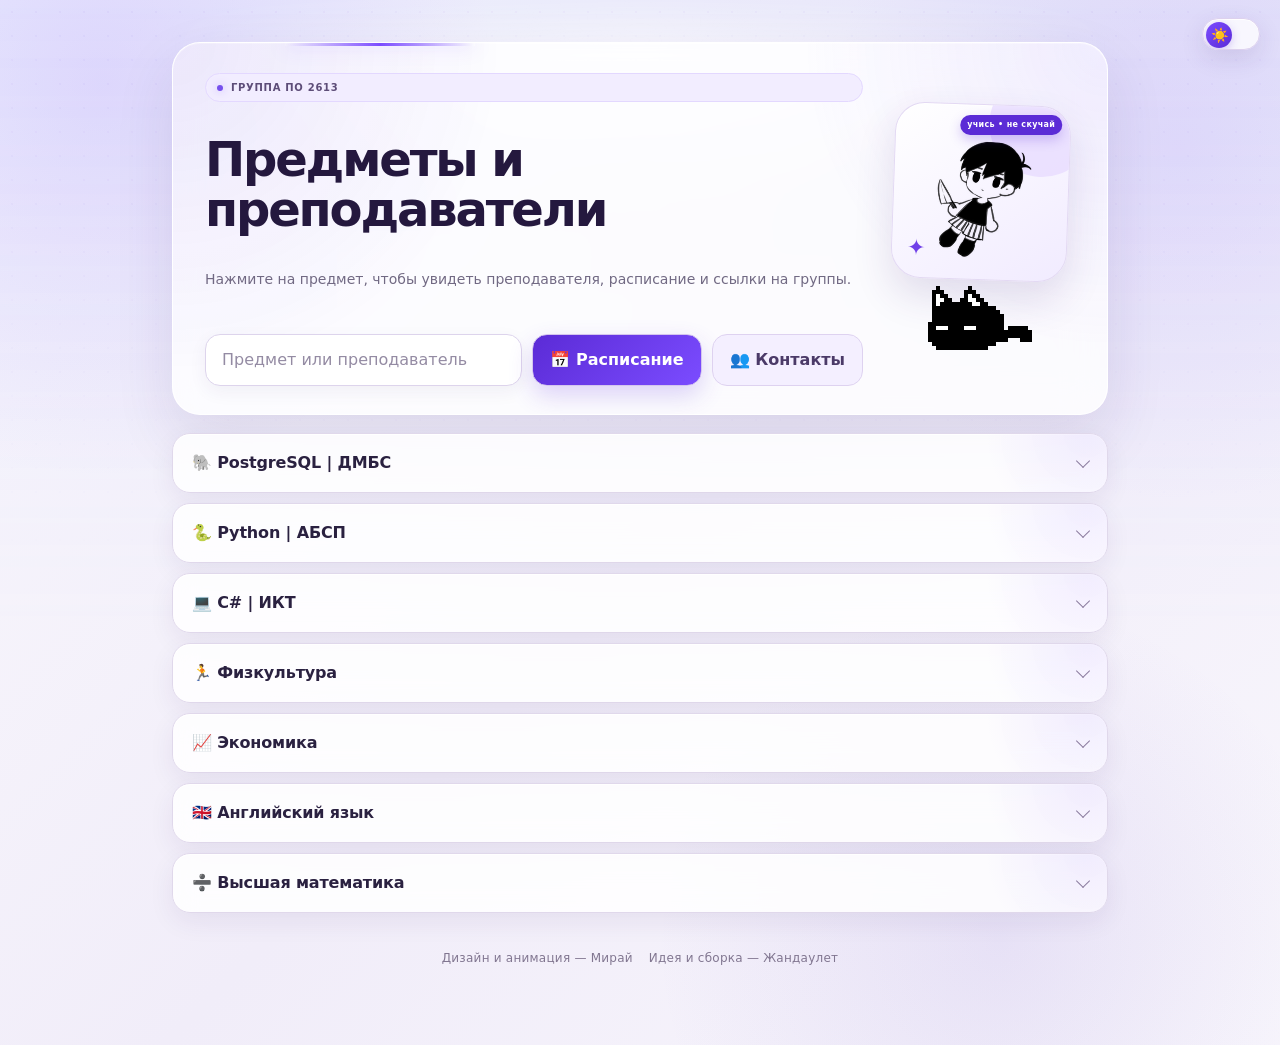
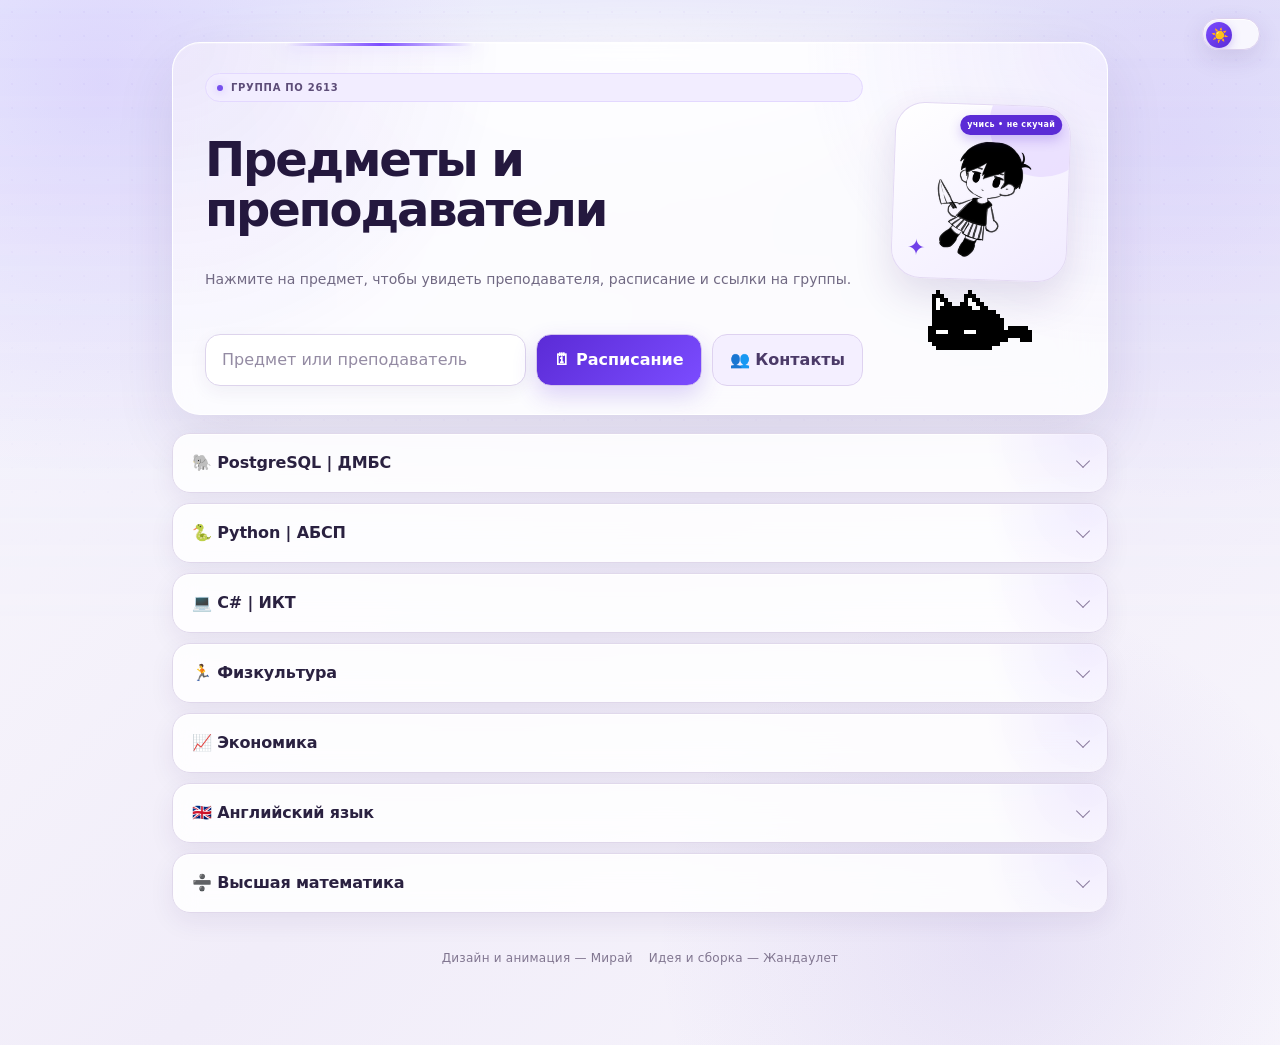
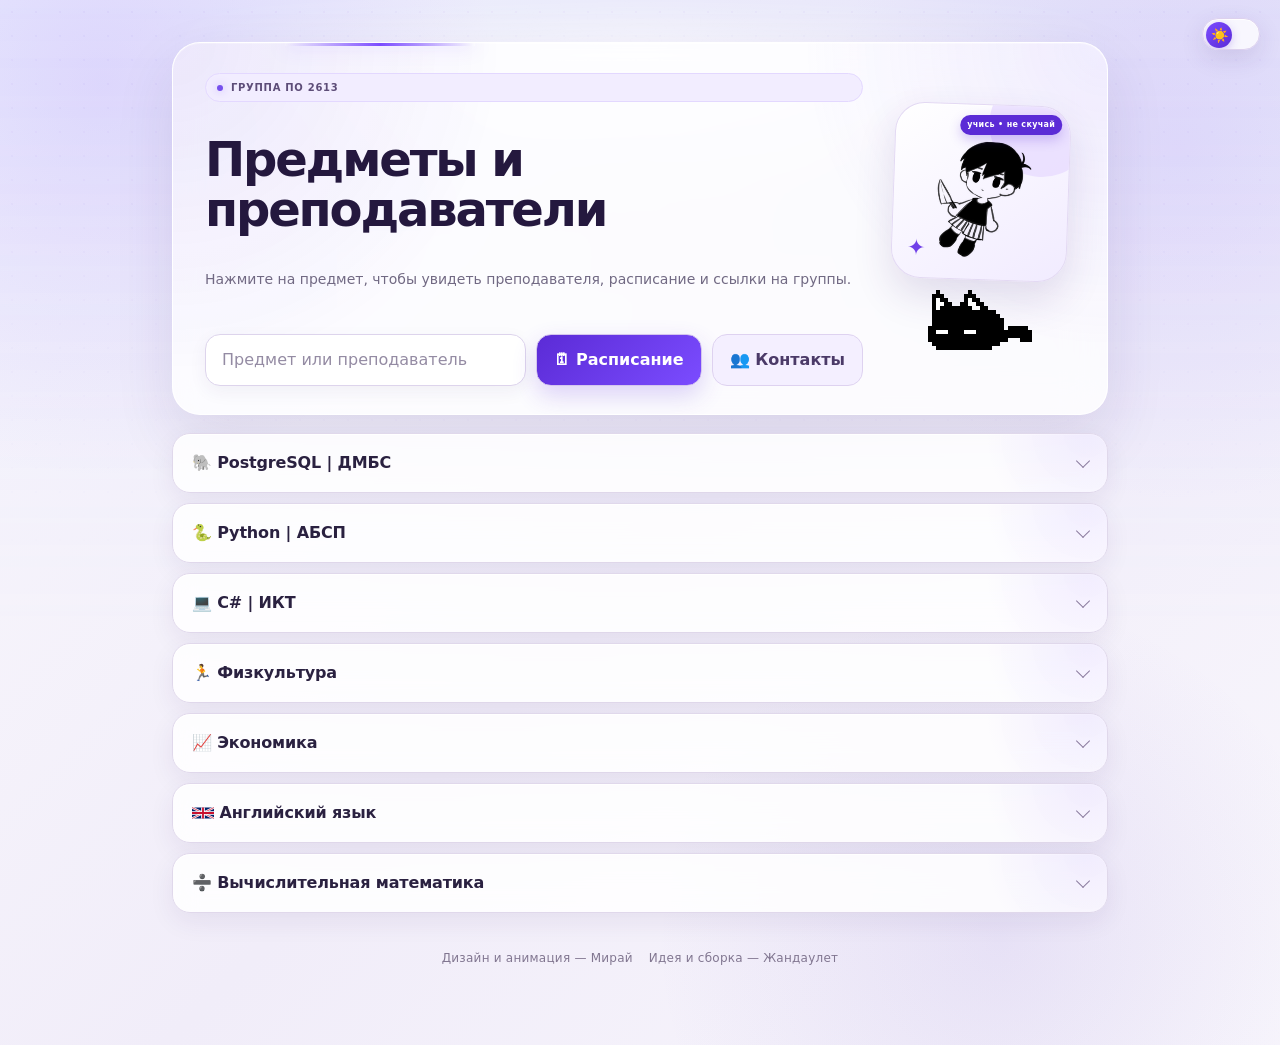
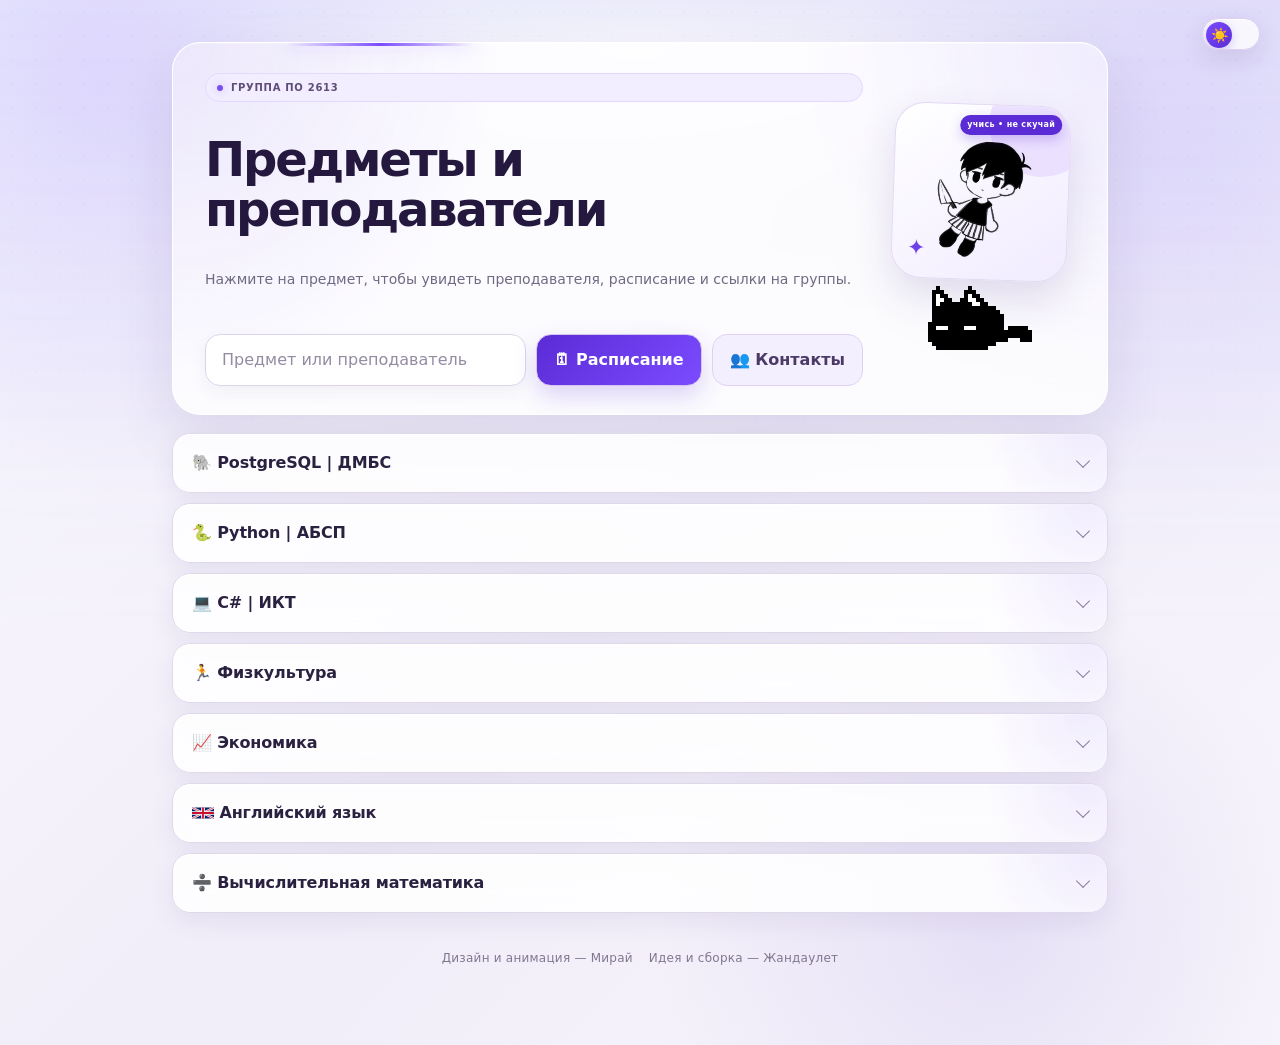
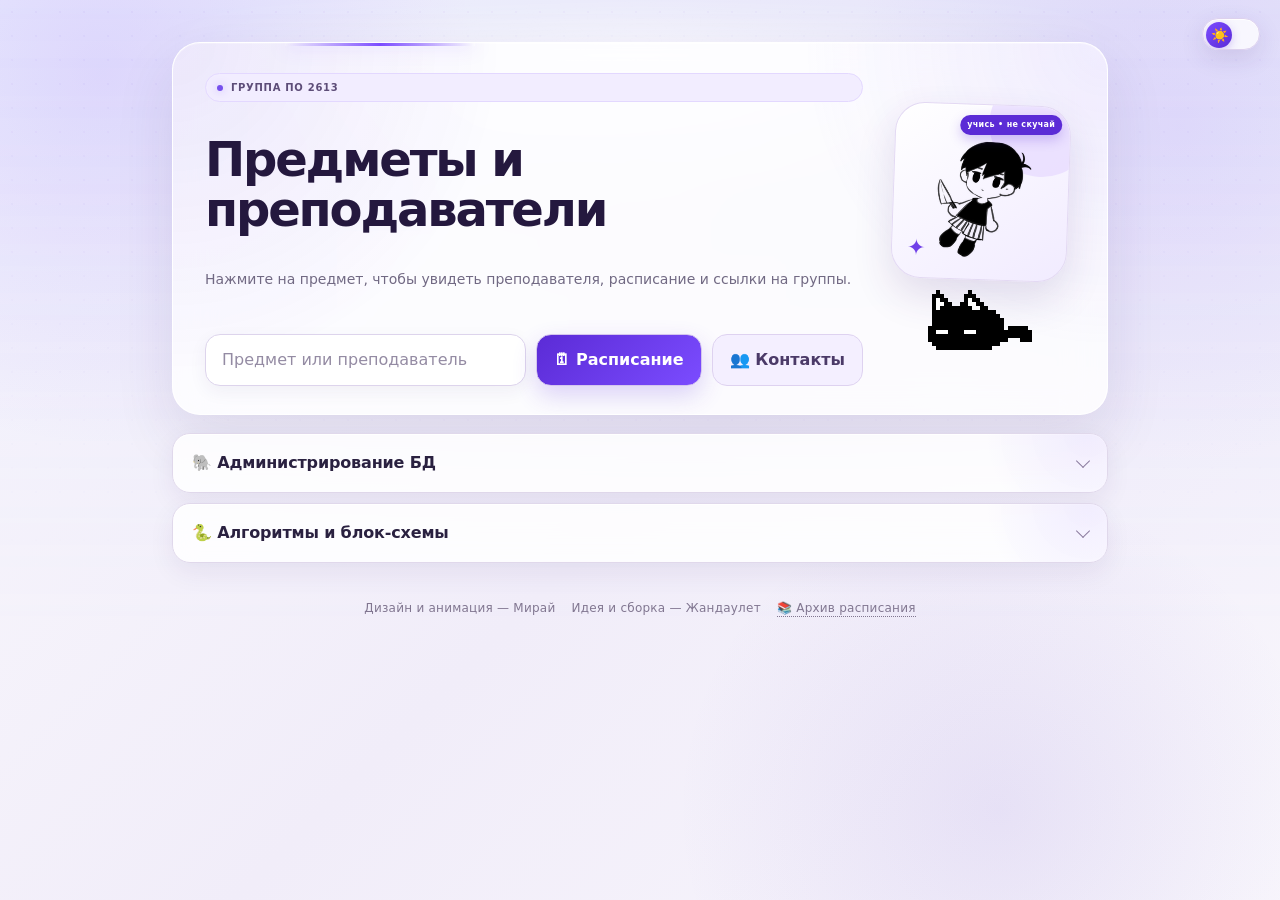
